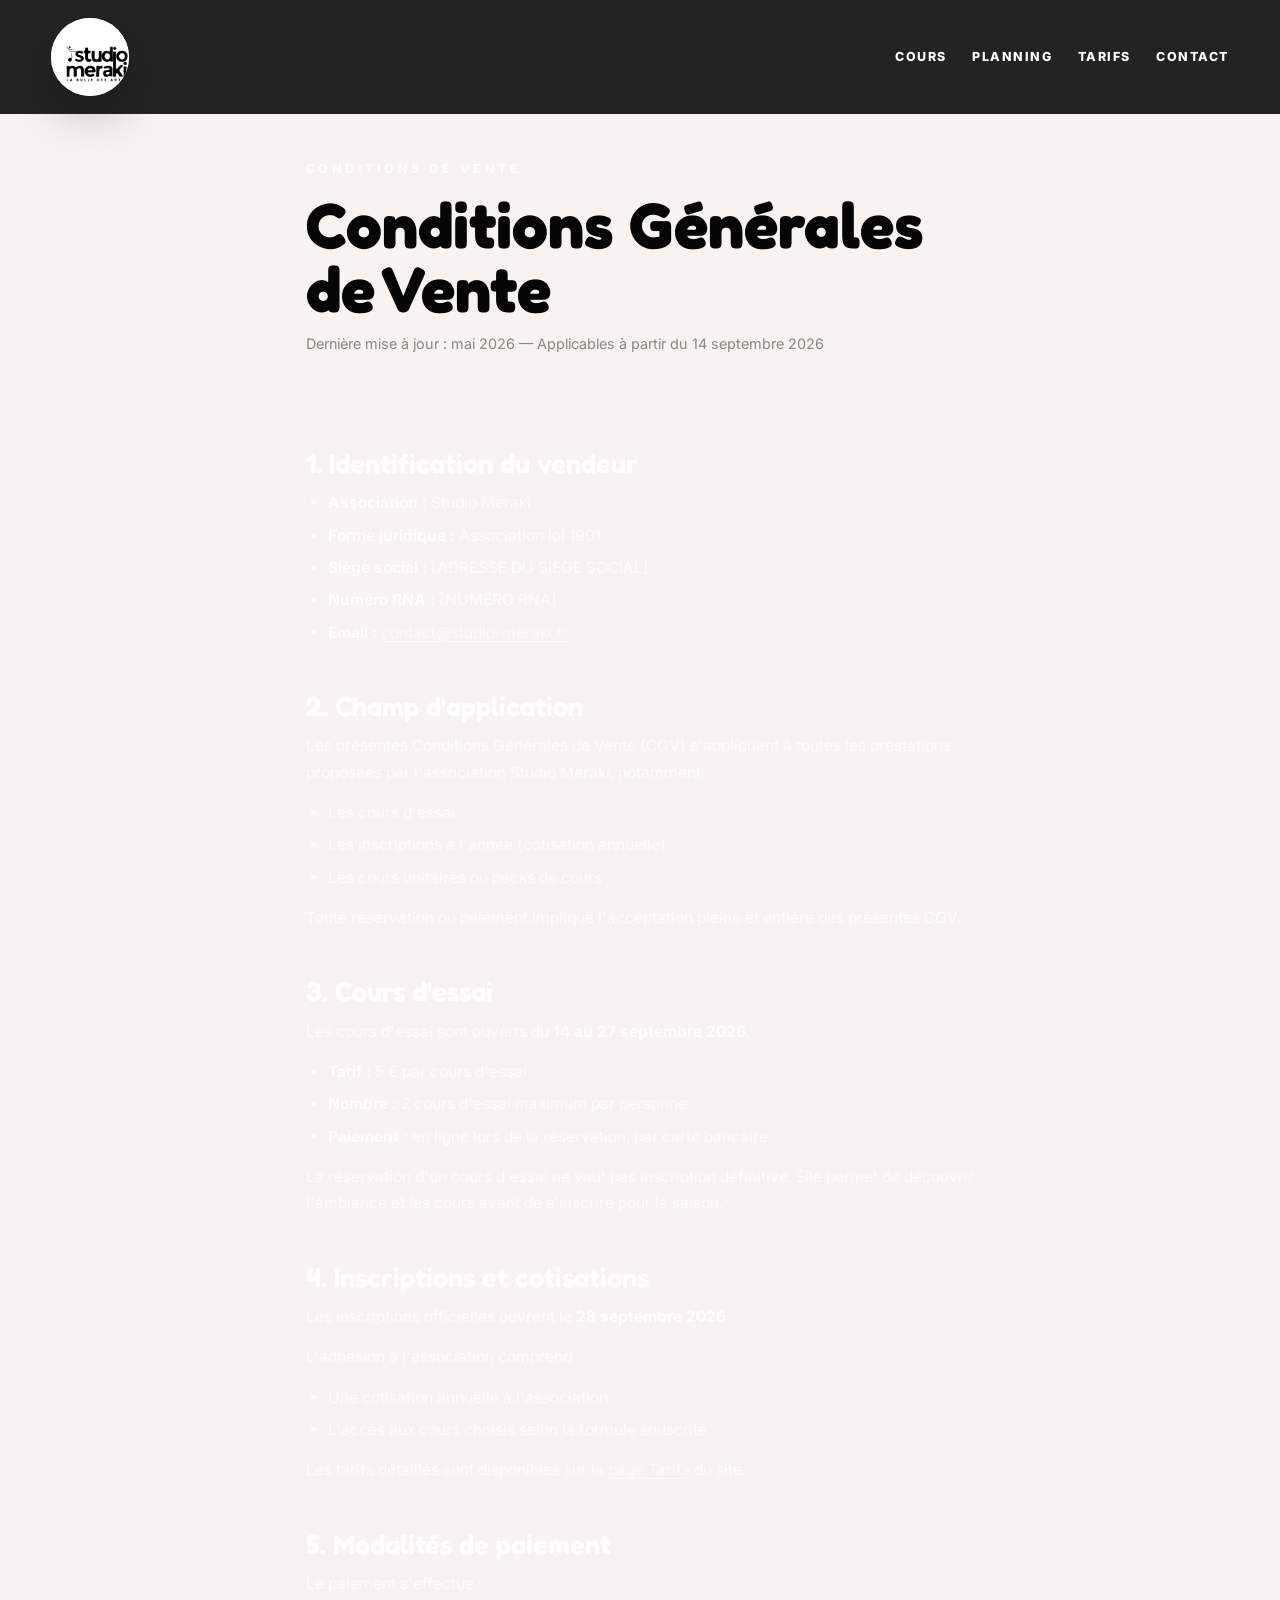
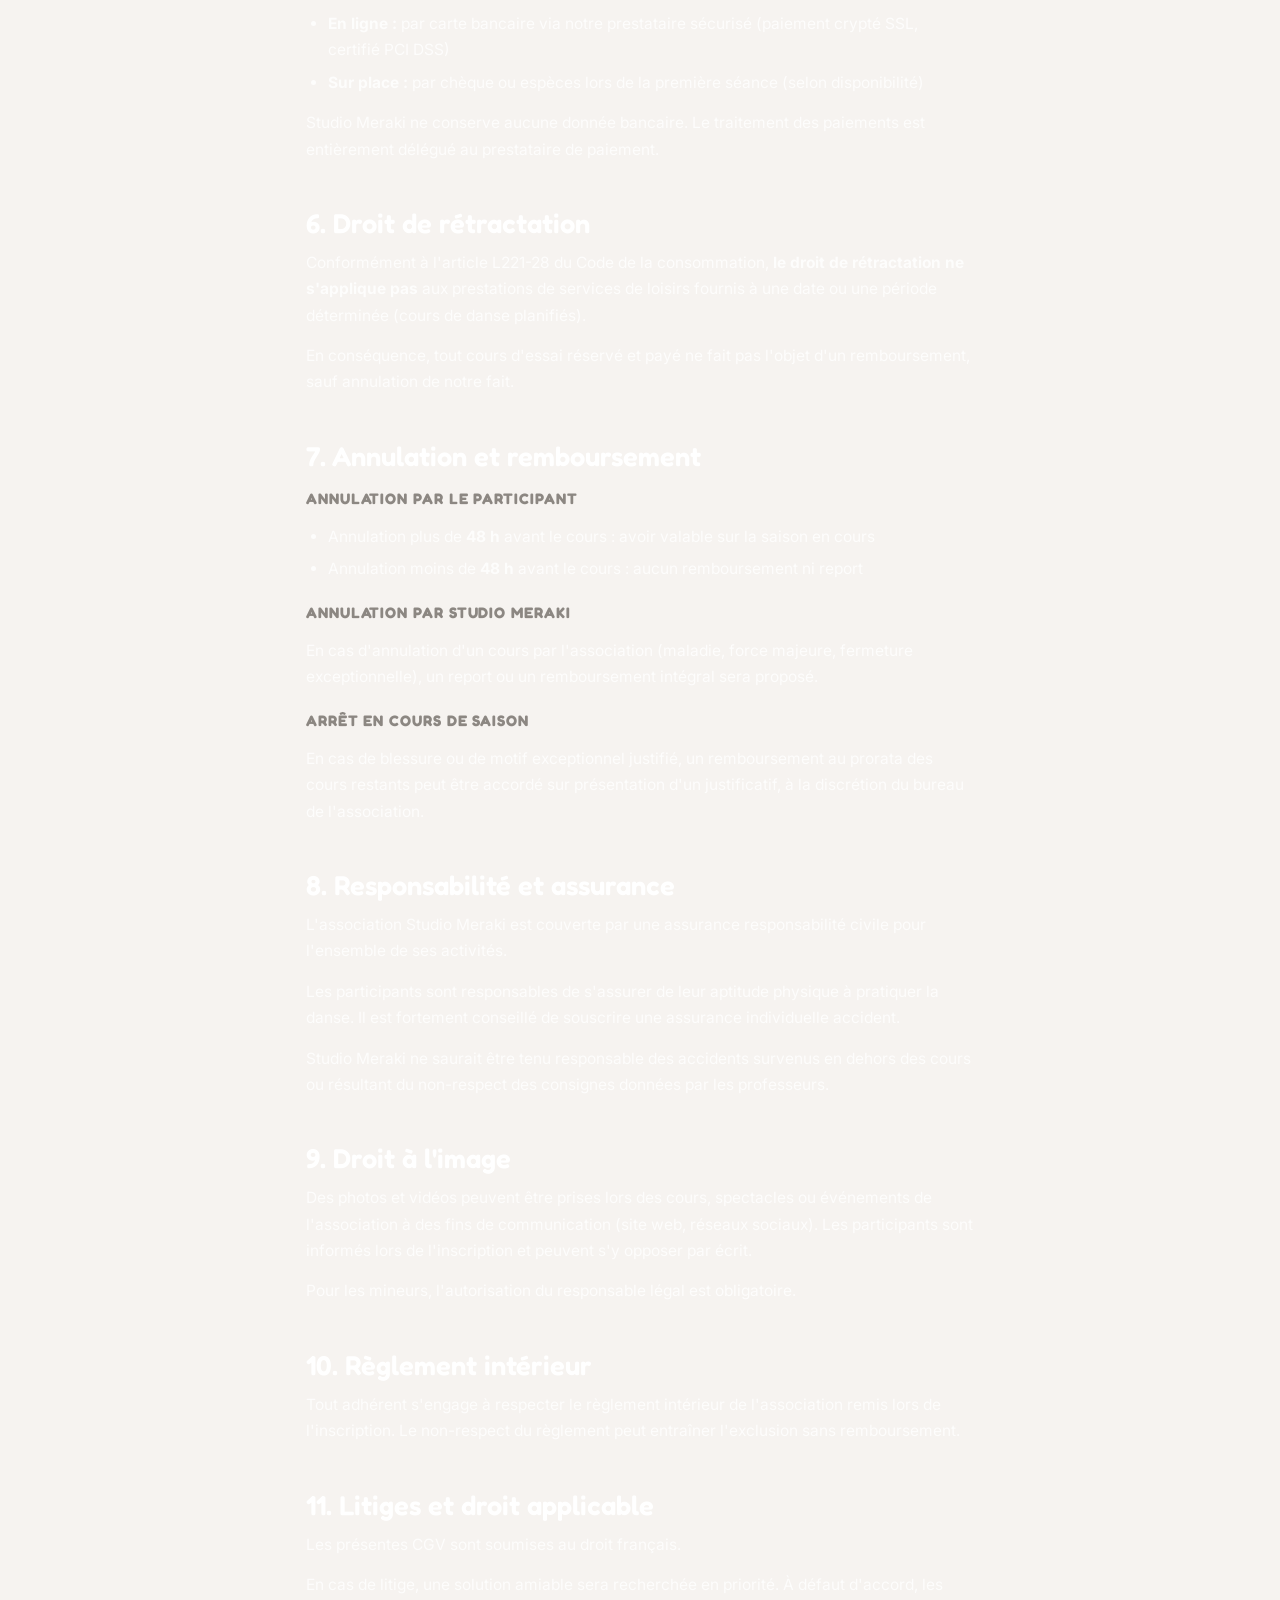
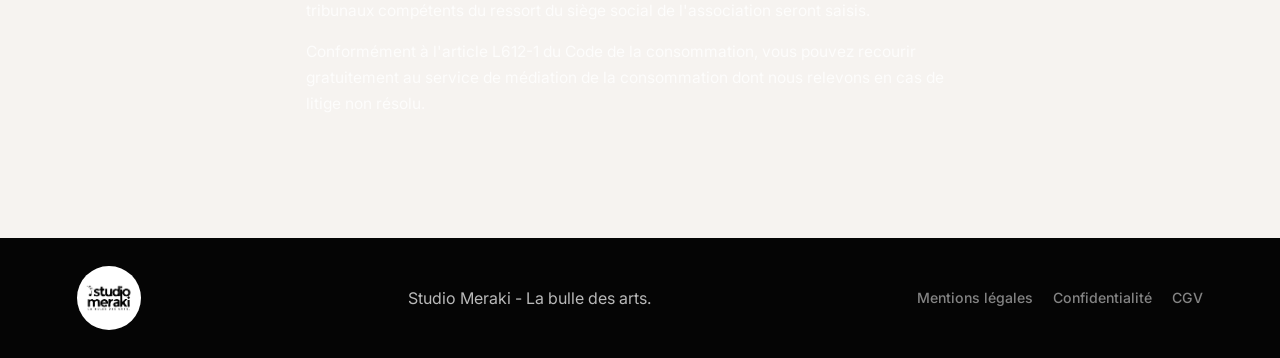
==== cgv.html @ 34d25b2d "Add legal pages (mentions légales, confidentialité, CGV) and update footers" ====
<!doctype html>
<html lang="fr">
  <head>
    <meta charset="utf-8">
    <meta name="viewport" content="width=device-width, initial-scale=1">
    <title>Conditions Générales de Vente - Studio Meraki</title>
    <meta name="description" content="Conditions générales de vente de Studio Meraki - inscriptions, cours d'essai et paiements.">
    <link rel="preconnect" href="https://fonts.googleapis.com">
    <link rel="preconnect" href="https://fonts.gstatic.com" crossorigin>
    <link href="https://fonts.googleapis.com/css2?family=Fredoka:wght@500;600;700&family=Inter:wght@400;500;600;700;800&display=swap" rel="stylesheet">
    <link rel="stylesheet" href="styles.css">
  </head>
  <body class="booking-page">
    <header class="site-header booking-header" data-header>
      <a class="brand" href="index.html#accueil" aria-label="Studio Meraki - accueil">
        <img src="Image Instagram 1080x1080.jpg" alt="Studio Meraki">
      </a>
      <button class="menu-toggle" type="button" aria-expanded="false" aria-controls="navigation" data-menu-toggle>
        <span></span>
        <span></span>
      </button>
      <nav id="navigation" class="nav" data-nav>
        <a href="index.html#cours">Cours</a>
        <a href="index.html#planning">Planning</a>
        <a href="index.html#tarifs">Tarifs</a>
        <a href="index.html#contact">Contact</a>
      </nav>
    </header>

    <main>
      <div class="legal-page">
        <div class="legal-header">
          <p class="eyebrow">Conditions de vente</p>
          <h1>Conditions Générales de Vente</h1>
          <p class="legal-date">Dernière mise à jour : mai 2026 — Applicables à partir du 14 septembre 2026</p>
        </div>

        <div class="legal-content">

          <section class="legal-section">
            <h2>1. Identification du vendeur</h2>
            <ul>
              <li><strong>Association :</strong> Studio Meraki</li>
              <li><strong>Forme juridique :</strong> Association loi 1901</li>
              <li><strong>Siège social :</strong> [ADRESSE DU SIÈGE SOCIAL]</li>
              <li><strong>Numéro RNA :</strong> [NUMÉRO RNA]</li>
              <li><strong>Email :</strong> <a href="mailto:contact@studio-meraki.fr">contact@studio-meraki.fr</a></li>
            </ul>
          </section>

          <section class="legal-section">
            <h2>2. Champ d'application</h2>
            <p>Les présentes Conditions Générales de Vente (CGV) s'appliquent à toutes les prestations proposées par l'association Studio Meraki, notamment :</p>
            <ul>
              <li>Les cours d'essai</li>
              <li>Les inscriptions à l'année (cotisation annuelle)</li>
              <li>Les cours unitaires ou packs de cours</li>
            </ul>
            <p>Toute réservation ou paiement implique l'acceptation pleine et entière des présentes CGV.</p>
          </section>

          <section class="legal-section">
            <h2>3. Cours d'essai</h2>
            <p>Les cours d'essai sont ouverts du <strong>14 au 27 septembre 2026</strong>.</p>
            <ul>
              <li><strong>Tarif :</strong> 5 € par cours d'essai</li>
              <li><strong>Nombre :</strong> 2 cours d'essai maximum par personne</li>
              <li><strong>Paiement :</strong> en ligne lors de la réservation, par carte bancaire</li>
            </ul>
            <p>La réservation d'un cours d'essai ne vaut pas inscription définitive. Elle permet de découvrir l'ambiance et les cours avant de s'inscrire pour la saison.</p>
          </section>

          <section class="legal-section">
            <h2>4. Inscriptions et cotisations</h2>
            <p>Les inscriptions officielles ouvrent le <strong>28 septembre 2026</strong>.</p>
            <p>L'adhésion à l'association comprend :</p>
            <ul>
              <li>Une cotisation annuelle à l'association</li>
              <li>L'accès aux cours choisis selon la formule souscrite</li>
            </ul>
            <p>Les tarifs détaillés sont disponibles sur la <a href="index.html#tarifs">page Tarifs</a> du site.</p>
          </section>

          <section class="legal-section">
            <h2>5. Modalités de paiement</h2>
            <p>Le paiement s'effectue :</p>
            <ul>
              <li><strong>En ligne :</strong> par carte bancaire via notre prestataire sécurisé (paiement crypté SSL, certifié PCI DSS)</li>
              <li><strong>Sur place :</strong> par chèque ou espèces lors de la première séance (selon disponibilité)</li>
            </ul>
            <p>Studio Meraki ne conserve aucune donnée bancaire. Le traitement des paiements est entièrement délégué au prestataire de paiement.</p>
          </section>

          <section class="legal-section">
            <h2>6. Droit de rétractation</h2>
            <p>Conformément à l'article L221-28 du Code de la consommation, <strong>le droit de rétractation ne s'applique pas</strong> aux prestations de services de loisirs fournis à une date ou une période déterminée (cours de danse planifiés).</p>
            <p>En conséquence, tout cours d'essai réservé et payé ne fait pas l'objet d'un remboursement, sauf annulation de notre fait.</p>
          </section>

          <section class="legal-section">
            <h2>7. Annulation et remboursement</h2>
            <h3>Annulation par le participant</h3>
            <ul>
              <li>Annulation plus de <strong>48 h</strong> avant le cours : avoir valable sur la saison en cours</li>
              <li>Annulation moins de <strong>48 h</strong> avant le cours : aucun remboursement ni report</li>
            </ul>
            <h3>Annulation par Studio Meraki</h3>
            <p>En cas d'annulation d'un cours par l'association (maladie, force majeure, fermeture exceptionnelle), un report ou un remboursement intégral sera proposé.</p>
            <h3>Arrêt en cours de saison</h3>
            <p>En cas de blessure ou de motif exceptionnel justifié, un remboursement au prorata des cours restants peut être accordé sur présentation d'un justificatif, à la discrétion du bureau de l'association.</p>
          </section>

          <section class="legal-section">
            <h2>8. Responsabilité et assurance</h2>
            <p>L'association Studio Meraki est couverte par une assurance responsabilité civile pour l'ensemble de ses activités.</p>
            <p>Les participants sont responsables de s'assurer de leur aptitude physique à pratiquer la danse. Il est fortement conseillé de souscrire une assurance individuelle accident.</p>
            <p>Studio Meraki ne saurait être tenu responsable des accidents survenus en dehors des cours ou résultant du non-respect des consignes données par les professeurs.</p>
          </section>

          <section class="legal-section">
            <h2>9. Droit à l'image</h2>
            <p>Des photos et vidéos peuvent être prises lors des cours, spectacles ou événements de l'association à des fins de communication (site web, réseaux sociaux). Les participants sont informés lors de l'inscription et peuvent s'y opposer par écrit.</p>
            <p>Pour les mineurs, l'autorisation du responsable légal est obligatoire.</p>
          </section>

          <section class="legal-section">
            <h2>10. Règlement intérieur</h2>
            <p>Tout adhérent s'engage à respecter le règlement intérieur de l'association remis lors de l'inscription. Le non-respect du règlement peut entraîner l'exclusion sans remboursement.</p>
          </section>

          <section class="legal-section">
            <h2>11. Litiges et droit applicable</h2>
            <p>Les présentes CGV sont soumises au droit français.</p>
            <p>En cas de litige, une solution amiable sera recherchée en priorité. À défaut d'accord, les tribunaux compétents du ressort du siège social de l'association seront saisis.</p>
            <p>Conformément à l'article L612-1 du Code de la consommation, vous pouvez recourir gratuitement au service de médiation de la consommation dont nous relevons en cas de litige non résolu.</p>
          </section>

        </div>
      </div>
    </main>

    <footer class="footer">
      <img src="Image Instagram 1080x1080.jpg" alt="Studio Meraki">
      <p>Studio Meraki - La bulle des arts.</p>
      <nav class="footer-legal">
        <a href="mentions-legales.html">Mentions légales</a>
        <a href="politique-de-confidentialite.html">Confidentialité</a>
        <a href="cgv.html">CGV</a>
      </nav>
    </footer>

    <script src="script.js"></script>
  </body>
</html>
---- styles.css ----
:root {
  --black: #050505;
  --ink: #101010;
  --white: #ffffff;
  --soft: #f6f3f0;
  --muted: #8c8782;
  --line: rgba(255, 255, 255, 0.16);
  --pearl: #f7e7f0;
  --rose: #ff9fbc;
  --lilac: #cbb7ff;
  --mint: #9ee6d4;
  --gold: #f2cf72;
  --sky: #9ed9ff;
}

* {
  box-sizing: border-box;
}

html {
  scroll-behavior: smooth;
}

body {
  margin: 0;
  background: var(--black);
  color: var(--white);
  font-family: "Inter", Arial, sans-serif;
  line-height: 1.5;
}

img,
video {
  max-width: 100%;
}

a {
  color: inherit;
  text-decoration: none;
}

.site-header {
  position: fixed;
  z-index: 20;
  top: 0;
  left: 0;
  right: 0;
  display: flex;
  align-items: center;
  justify-content: space-between;
  gap: 24px;
  padding: 18px clamp(18px, 4vw, 56px);
  background: linear-gradient(180deg, rgba(0, 0, 0, 0.72), rgba(0, 0, 0, 0));
  transition: background 220ms ease, padding 220ms ease;
}

.site-header.is-scrolled {
  padding-block: 10px;
  background: rgba(0, 0, 0, 0.82);
  backdrop-filter: blur(18px);
  border-bottom: 1px solid rgba(255, 255, 255, 0.08);
}

.brand {
  display: inline-grid;
  place-items: center;
  width: 78px;
  height: 78px;
  overflow: hidden;
  background: var(--white);
  border-radius: 50%;
  box-shadow: 0 18px 50px rgba(0, 0, 0, 0.24);
}

.brand img {
  width: 92px;
  max-width: none;
}

.nav {
  display: flex;
  align-items: center;
  gap: clamp(14px, 2vw, 30px);
  font-size: 0.78rem;
  font-weight: 800;
  letter-spacing: 0.12em;
  text-transform: uppercase;
}

.nav a {
  position: relative;
}

.nav a::after {
  position: absolute;
  left: 0;
  right: 0;
  bottom: -8px;
  height: 2px;
  content: "";
  background: var(--white);
  transform: scaleX(0);
  transform-origin: left;
  transition: transform 180ms ease;
}

.nav a:hover::after,
.nav a:focus-visible::after {
  transform: scaleX(1);
}

.menu-toggle {
  display: none;
}

.hero {
  position: relative;
  min-height: 100svh;
  display: grid;
  align-items: end;
  overflow: hidden;
  padding: 170px clamp(20px, 6vw, 84px) 9vh;
}

.hero-video,
.hero-overlay,
.sparkle-field {
  position: absolute;
  inset: 0;
}

.hero-video {
  width: 100%;
  height: 100%;
  object-fit: cover;
}

.hero-overlay {
  background:
    radial-gradient(circle at 72% 22%, rgba(255, 255, 255, 0.22), transparent 21%),
    linear-gradient(90deg, rgba(0, 0, 0, 0.72), rgba(0, 0, 0, 0.34) 52%, rgba(0, 0, 0, 0.5));
}

.sparkle-field {
  opacity: 0.55;
  background-image:
    radial-gradient(circle, rgba(255, 255, 255, 0.95) 0 1px, transparent 2px),
    radial-gradient(circle, rgba(255, 159, 188, 0.75) 0 1px, transparent 2px);
  background-position: 0 0, 34px 52px;
  background-size: 96px 96px, 132px 132px;
  animation: shimmer 9s linear infinite;
}

.hero-content {
  position: relative;
  z-index: 2;
  width: min(780px, 100%);
}

.eyebrow,
.section-kicker {
  margin: 0 0 14px;
  color: rgba(255, 255, 255, 0.78);
  font-size: 0.78rem;
  font-weight: 800;
  letter-spacing: 0.28em;
  text-transform: uppercase;
}

h1,
h2,
h3,
p {
  margin-top: 0;
}

h1,
h2,
h3,
.button {
  font-family: "Fredoka", "Arial Rounded MT Bold", Arial, sans-serif;
}

h1 {
  margin-bottom: 18px;
  font-size: clamp(4rem, 12vw, 11rem);
  line-height: 0.78;
  letter-spacing: 0;
}

h2 {
  margin-bottom: 0;
  font-size: clamp(2.4rem, 6vw, 5.8rem);
  line-height: 0.92;
  letter-spacing: 0;
}

h3 {
  margin-bottom: 12px;
  font-size: 1.72rem;
  line-height: 1;
  letter-spacing: 0;
}

.hero-copy {
  width: min(600px, 100%);
  margin-bottom: 30px;
  color: rgba(255, 255, 255, 0.84);
  font-size: clamp(1.1rem, 2vw, 1.35rem);
}

.opening-note {
  display: grid;
  gap: 4px;
  width: min(620px, 100%);
  margin-bottom: 24px;
  padding: 16px 18px;
  border-left: 4px solid var(--rose);
  background: rgba(0, 0, 0, 0.36);
  backdrop-filter: blur(14px);
}

.opening-note strong {
  font-family: "Fredoka", "Arial Rounded MT Bold", Arial, sans-serif;
  font-size: 1.18rem;
}

.opening-note span {
  color: rgba(255, 255, 255, 0.72);
  font-size: 0.95rem;
}

.hero-actions {
  display: flex;
  flex-wrap: wrap;
  gap: 14px;
}

.button {
  display: inline-flex;
  align-items: center;
  justify-content: center;
  min-height: 48px;
  padding: 14px 22px;
  border: 1px solid transparent;
  border-radius: 999px;
  cursor: pointer;
  font-size: 1rem;
  font-weight: 700;
  transition: transform 180ms ease, background 180ms ease, color 180ms ease;
}

.button:hover,
.button:focus-visible {
  transform: translateY(-2px);
}

.button-light {
  background: var(--white);
  color: var(--black);
}

.button-ghost {
  border-color: rgba(255, 255, 255, 0.5);
  color: var(--white);
}

.button-dark {
  width: 100%;
  background: var(--black);
  color: var(--white);
}

.button-dark:hover,
.button-dark:focus-visible {
  background: #202020;
}

.section {
  padding: clamp(76px, 10vw, 140px) clamp(20px, 6vw, 84px);
}

.story,
.prices,
.location-social {
  background: var(--white);
  color: var(--black);
}

.story .section-kicker,
.prices .section-kicker,
.location-social .section-kicker {
  color: rgba(0, 0, 0, 0.46);
}

.story-grid {
  display: grid;
  grid-template-columns: minmax(0, 1.1fr) minmax(280px, 0.9fr);
  gap: clamp(28px, 6vw, 90px);
  align-items: end;
}

.story-copy {
  color: #34302d;
  font-size: clamp(1rem, 1.7vw, 1.18rem);
}

.story-copy p:last-child,
.location p:last-child {
  margin-bottom: 0;
}

.section-heading {
  display: grid;
  gap: 16px;
  width: min(900px, 100%);
  margin-bottom: clamp(34px, 6vw, 70px);
}

.course-grid,
.course-gallery {
  display: grid;
  grid-template-columns: repeat(3, minmax(0, 1fr));
  gap: 14px;
}

.course-card {
  position: relative;
  display: grid;
  align-items: end;
  min-height: 380px;
  overflow: hidden;
  isolation: isolate;
  border: 1px solid rgba(255, 255, 255, 0.13);
  background: #0c0c0c;
  transition: transform 260ms ease, border-color 260ms ease;
}

.course-card::before,
.course-card::after {
  position: absolute;
  inset: 0;
  content: "";
  z-index: -1;
}

.course-card::before {
  background-image: var(--course-image);
  background-position: center;
  background-size: cover;
  transform: scale(1.03);
  transition: transform 700ms ease, filter 700ms ease;
}

.course-card::after {
  background:
    linear-gradient(180deg, rgba(0, 0, 0, 0.08), rgba(0, 0, 0, 0.38) 38%, rgba(0, 0, 0, 0.88)),
    linear-gradient(90deg, rgba(0, 0, 0, 0.48), transparent 70%);
}

.course-card:hover {
  transform: translateY(-8px);
  border-color: rgba(255, 255, 255, 0.34);
}

.course-card:hover::before {
  filter: grayscale(0.12) contrast(1.08);
  transform: scale(1.12);
}

.course-content {
  display: grid;
  align-content: end;
  min-height: 100%;
  padding: clamp(24px, 3vw, 40px);
}

.course-card span {
  display: inline-block;
  margin-bottom: 16px;
  color: var(--rose);
  font-weight: 900;
}

.course-card h3 {
  max-width: 12ch;
  margin-bottom: 14px;
  font-size: clamp(2rem, 3.4vw, 3.6rem);
}

.course-card p {
  width: min(460px, 100%);
  color: rgba(255, 255, 255, 0.72);
}

.course-card small {
  color: rgba(255, 255, 255, 0.76);
  font-weight: 800;
  letter-spacing: 0.08em;
  text-transform: uppercase;
}

.teachers {
  background: var(--black);
}

.teacher-grid {
  display: grid;
  grid-template-columns: repeat(2, minmax(0, 1fr));
  gap: 16px;
}

.teacher-card {
  display: grid;
  grid-template-columns: minmax(210px, 0.78fr) minmax(0, 1fr);
  min-height: 420px;
  overflow: hidden;
  border: 1px solid rgba(255, 255, 255, 0.14);
  background: rgba(255, 255, 255, 0.06);
  transition: transform 220ms ease, border-color 220ms ease;
}

.teacher-card:hover {
  transform: translateY(-6px);
  border-color: rgba(255, 255, 255, 0.32);
}

.teacher-photo {
  min-height: 100%;
  background-image:
    linear-gradient(180deg, rgba(0, 0, 0, 0.04), rgba(0, 0, 0, 0.36)),
    var(--teacher-image);
  background-position: center;
  background-size: cover;
  filter: grayscale(0.12);
  transition: filter 220ms ease, transform 700ms ease;
}

.teacher-card:hover .teacher-photo {
  filter: grayscale(0);
  transform: scale(1.04);
}

.teacher-info {
  display: grid;
  align-content: end;
  padding: clamp(28px, 4vw, 48px);
  background:
    radial-gradient(circle at 88% 16%, rgba(255, 255, 255, 0.16), transparent 26%),
    linear-gradient(135deg, rgba(255, 255, 255, 0.1), rgba(255, 255, 255, 0.03));
}

.teacher-dot {
  width: 42px;
  height: 42px;
  margin-bottom: 42px;
  border-radius: 50%;
  box-shadow: 0 24px 70px rgba(0, 0, 0, 0.28);
}

.teacher-dot.laura,
.teacher-tag.laura::before {
  background: #ef7786;
}

.teacher-dot.presci,
.teacher-tag.presci::before {
  background: #f6c84f;
}

.teacher-dot.both,
.teacher-tag.both::before {
  background: #6bc24a;
}

.teacher-info p {
  margin-bottom: 10px;
  color: var(--rose);
  font-weight: 900;
  letter-spacing: 0.12em;
  text-transform: uppercase;
}

.teacher-info h3 {
  font-family: "Fredoka", "Arial Rounded MT Bold", Arial, sans-serif;
  font-size: clamp(2rem, 4.5vw, 4rem);
  line-height: 0.9;
}

.teacher-info small {
  max-width: 520px;
  color: rgba(255, 255, 255, 0.82);
  font-size: 1rem;
  font-weight: 700;
}

.opening {
  display: grid;
  grid-template-columns: minmax(0, 1fr) minmax(320px, 0.9fr);
  gap: clamp(30px, 7vw, 90px);
  align-items: stretch;
  background: var(--black);
}

.opening-card {
  display: grid;
  align-content: center;
  padding: clamp(30px, 6vw, 64px);
  border: 1px solid rgba(255, 255, 255, 0.14);
  background:
    radial-gradient(circle at 82% 16%, rgba(255, 255, 255, 0.18), transparent 24%),
    rgba(255, 255, 255, 0.06);
}

.opening-card p:not(.section-kicker) {
  margin: 24px 0 0;
  color: rgba(255, 255, 255, 0.7);
  font-size: 1.08rem;
}

.opening-dates {
  display: grid;
  gap: 12px;
}

.opening-dates div {
  display: grid;
  gap: 4px;
  min-height: 140px;
  padding: 24px;
  background: var(--white);
  color: var(--black);
}

.opening-dates span {
  color: var(--rose);
  font-family: "Fredoka", "Arial Rounded MT Bold", Arial, sans-serif;
  font-size: clamp(2rem, 4vw, 3.5rem);
  font-weight: 700;
  line-height: 0.92;
}

.opening-dates strong {
  font-size: 1rem;
  font-weight: 900;
  text-transform: uppercase;
}

.opening-dates small {
  color: #6b6560;
  font-weight: 700;
}

.schedule-section {
  background:
    linear-gradient(135deg, rgba(255, 159, 188, 0.16), transparent 32%),
    linear-gradient(315deg, rgba(158, 217, 255, 0.14), transparent 36%),
    var(--black);
}

.schedule {
  display: grid;
  grid-template-columns: repeat(6, minmax(150px, 1fr));
  gap: 12px;
  overflow-x: auto;
  padding-bottom: 10px;
}

.day {
  min-width: 158px;
  padding: 16px;
  border: 1px solid rgba(255, 255, 255, 0.14);
  background: rgba(255, 255, 255, 0.06);
  backdrop-filter: blur(16px);
}

.day h3 {
  margin-bottom: 18px;
  font-size: 1.35rem;
}

.class {
  position: relative;
  display: grid;
  gap: 6px;
  min-height: 116px;
  margin-bottom: 12px;
  padding: 16px;
  overflow: hidden;
  color: var(--black);
  animation: floatCard 4.2s ease-in-out infinite;
}

.class::after {
  position: absolute;
  inset: -40%;
  content: "";
  background: linear-gradient(120deg, transparent 35%, rgba(255, 255, 255, 0.5), transparent 65%);
  transform: translateX(-100%) rotate(18deg);
  animation: gleam 5s ease-in-out infinite;
}

.class strong,
.class small,
.class span,
.teacher-tag {
  position: relative;
  z-index: 1;
}

.class strong {
  font-family: "Fredoka", "Arial Rounded MT Bold", Arial, sans-serif;
  font-size: 1.18rem;
  line-height: 1.05;
}

.class span {
  align-self: end;
  font-size: 0.84rem;
  font-weight: 900;
}

.class small {
  font-size: 0.72rem;
  font-weight: 900;
  letter-spacing: 0.06em;
  line-height: 1.2;
  text-transform: uppercase;
}

.teacher-tag {
  display: inline-flex;
  align-items: center;
  gap: 6px;
  width: fit-content;
  margin-top: 2px;
  padding: 6px 8px;
  border-radius: 999px;
  background: rgba(255, 255, 255, 0.82);
  color: var(--black);
  font-size: 0.72rem;
  font-style: normal;
  font-weight: 900;
  line-height: 1;
}

.teacher-tag::before {
  width: 9px;
  height: 9px;
  border-radius: 50%;
  content: "";
}

.jazz {
  background: var(--rose);
}

.street {
  background: var(--lilac);
}

.latino {
  background: var(--gold);
}

.heels {
  background: var(--pearl);
}

.kids {
  background: var(--mint);
}

.musical {
  background: var(--sky);
}

.glam {
  background: #e00000;
  color: var(--white);
}

.loisirs {
  background: #169bd5;
  color: var(--white);
}

.technique {
  background: #435bb6;
  color: var(--white);
}

.compagnie {
  background: #9820ad;
  color: var(--white);
}

.broadway {
  background: #bfd12b;
}

.price-grid {
  display: grid;
  grid-template-columns: repeat(4, minmax(0, 1fr));
  gap: 16px;
}

.price-card {
  display: grid;
  gap: 18px;
  min-height: 270px;
  padding: 28px;
  border: 1px solid rgba(0, 0, 0, 0.12);
  background: #fbfaf8;
}

.price-card.featured {
  background: var(--black);
  color: var(--white);
}

.price-card p {
  margin-bottom: 0;
  color: var(--muted);
  font-weight: 800;
  text-transform: uppercase;
}

.price-card strong {
  align-self: center;
  font-family: "Fredoka", "Arial Rounded MT Bold", Arial, sans-serif;
  font-size: clamp(2.4rem, 5vw, 4.2rem);
  line-height: 0.9;
}

.price-card span {
  align-self: end;
  color: #6b6560;
}

.featured span {
  color: rgba(255, 255, 255, 0.72);
}

.pricing-layout {
  display: grid;
  grid-template-columns: repeat(3, minmax(0, 1fr));
  gap: 16px;
}

.pricing-table {
  display: grid;
  align-content: start;
  min-height: 100%;
  border: 1px solid rgba(0, 0, 0, 0.12);
  background: var(--white);
  color: var(--black);
}

.pricing-title {
  display: grid;
  gap: 8px;
  padding: 28px;
  border-bottom: 1px solid rgba(0, 0, 0, 0.12);
}

.pricing-title p {
  margin: 0;
  color: var(--black);
  font-family: "Fredoka", "Arial Rounded MT Bold", Arial, sans-serif;
  font-size: clamp(2rem, 4vw, 3.2rem);
  font-weight: 700;
  line-height: 0.95;
}

.pricing-title p small {
  font-size: clamp(1rem, 2vw, 1.4rem);
  font-weight: 500;
  opacity: 0.55;
}

.pricing-title span {
  color: rgba(0, 0, 0, 0.5);
  font-weight: 800;
}

.price-row {
  display: grid;
  gap: 8px;
  padding: 22px 28px;
  border-bottom: 1px solid rgba(0, 0, 0, 0.1);
}

.price-row:last-child {
  border-bottom: 0;
}

.price-row strong {
  color: rgba(0, 0, 0, 0.55);
  font-weight: 900;
  text-transform: uppercase;
}

.price-row span {
  color: var(--black);
  font-family: "Fredoka", "Arial Rounded MT Bold", Arial, sans-serif;
  font-size: clamp(2rem, 4vw, 3.1rem);
  font-weight: 700;
  line-height: 0.9;
}

.price-row small {
  color: rgba(0, 0, 0, 0.5);
  font-weight: 800;
}

.pricing-notes {
  display: grid;
  grid-template-columns: repeat(4, minmax(0, 1fr));
  gap: 12px;
  margin-top: 18px;
}

.pricing-notes div {
  display: grid;
  gap: 8px;
  padding: 20px;
  border: 1px solid rgba(0, 0, 0, 0.12);
  background: #f5f0ec;
}

.pricing-notes strong {
  font-family: "Fredoka", "Arial Rounded MT Bold", Arial, sans-serif;
  font-size: 2rem;
  line-height: 1;
}

.pricing-notes span {
  color: #5d5752;
  font-weight: 800;
}

.payment-terms {
  display: grid;
  grid-template-columns: minmax(240px, 0.72fr) minmax(0, 1.28fr);
  gap: clamp(20px, 4vw, 46px);
  margin-top: 22px;
  padding: clamp(24px, 4vw, 42px);
  border: 1px solid rgba(0, 0, 0, 0.12);
  background:
    radial-gradient(circle at 8% 8%, rgba(255, 159, 188, 0.22), transparent 22%),
    #fbfaf8;
  color: var(--black);
}

.payment-heading {
  display: grid;
  align-content: start;
  gap: 14px;
}

.payment-heading .section-kicker {
  color: rgba(0, 0, 0, 0.46);
}

.payment-heading h3 {
  margin: 0;
  font-size: clamp(2rem, 4vw, 3.7rem);
  line-height: 0.92;
}

.payment-grid {
  display: grid;
  grid-template-columns: repeat(2, minmax(0, 1fr));
  gap: 12px;
}

.payment-grid article {
  display: grid;
  gap: 10px;
  min-height: 168px;
  padding: 22px;
  border: 1px solid rgba(0, 0, 0, 0.1);
  background: var(--white);
}

.payment-grid span {
  color: var(--rose);
  font-weight: 900;
}

.payment-grid strong {
  font-family: "Fredoka", "Arial Rounded MT Bold", Arial, sans-serif;
  font-size: 1.55rem;
  line-height: 1;
}

.payment-grid small {
  align-self: end;
  color: #625c57;
  font-weight: 700;
}

.contact {
  background: var(--soft);
  color: var(--black);
}

.contact .section-kicker {
  color: rgba(0, 0, 0, 0.46);
}

.contact-panel {
  display: grid;
  grid-template-columns: minmax(0, 0.8fr) minmax(300px, 0.9fr);
  gap: clamp(32px, 8vw, 110px);
  align-items: start;
}

form {
  display: grid;
  gap: 18px;
}

label {
  display: grid;
  gap: 8px;
  color: #504b47;
  font-weight: 800;
}

input,
textarea,
select {
  width: 100%;
  border: 1px solid rgba(0, 0, 0, 0.16);
  border-radius: 0;
  padding: 16px;
  background: var(--white);
  color: var(--black);
  font: inherit;
}

select {
  appearance: none;
  background-image: linear-gradient(45deg, transparent 50%, var(--black) 50%), linear-gradient(135deg, var(--black) 50%, transparent 50%);
  background-position: calc(100% - 20px) 50%, calc(100% - 14px) 50%;
  background-size: 6px 6px, 6px 6px;
  background-repeat: no-repeat;
}

textarea {
  resize: vertical;
}

.location-social {
  display: grid;
  grid-template-columns: minmax(0, 1fr) minmax(0, 1fr);
  gap: 1px;
  padding: 0;
  background: #d8d2cb;
}

.location,
.social {
  min-height: 420px;
  padding: clamp(44px, 8vw, 92px);
  background: var(--white);
}

.social-links {
  display: flex;
  flex-wrap: wrap;
  gap: 12px;
  margin-top: 34px;
}

.social-links a {
  display: inline-flex;
  padding: 12px 16px;
  border: 1px solid var(--black);
  border-radius: 999px;
  font-weight: 900;
}

.footer {
  display: flex;
  align-items: center;
  justify-content: space-between;
  gap: 20px;
  padding: 28px clamp(20px, 6vw, 84px);
  background: var(--black);
  color: rgba(255, 255, 255, 0.72);
}

.footer img {
  width: 64px;
  height: 64px;
  object-fit: cover;
  border-radius: 50%;
  background: var(--white);
}

.footer p {
  margin-bottom: 0;
}

.footer a {
  font-weight: 900;
}

.footer-legal {
  display: flex;
  flex-wrap: wrap;
  align-items: center;
  gap: 6px 20px;
  font-size: 0.88rem;
}

.footer-legal a {
  font-weight: 500;
  opacity: 0.7;
  transition: opacity 180ms ease;
}

.footer-legal a:hover {
  opacity: 1;
}

/* ── Pages légales ───────────────────────────────────────────── */

.legal-page {
  max-width: 780px;
  margin: 0 auto;
  padding: clamp(100px, 14vw, 160px) clamp(20px, 6vw, 56px) clamp(60px, 10vw, 120px);
}

.legal-header {
  margin-bottom: 56px;
  padding-bottom: 40px;
  border-bottom: 1px solid rgba(255, 255, 255, 0.12);
}

.legal-header h1 {
  margin: 8px 0 0;
  font-family: "Fredoka", "Arial Rounded MT Bold", Arial, sans-serif;
  font-size: clamp(2.4rem, 6vw, 4rem);
  font-weight: 700;
  line-height: 1;
}

.legal-date {
  margin: 12px 0 0;
  color: var(--muted);
  font-size: 0.9rem;
}

.legal-content {
  display: grid;
  gap: 48px;
}

.legal-section {
  display: grid;
  gap: 14px;
}

.legal-section h2 {
  margin: 0;
  font-family: "Fredoka", "Arial Rounded MT Bold", Arial, sans-serif;
  font-size: clamp(1.3rem, 3vw, 1.7rem);
  font-weight: 600;
  color: var(--white);
}

.legal-section h3 {
  margin: 8px 0 4px;
  font-size: 0.95rem;
  font-weight: 700;
  text-transform: uppercase;
  letter-spacing: 0.06em;
  color: var(--muted);
}

.legal-section p,
.legal-section li {
  margin: 0;
  color: rgba(255, 255, 255, 0.78);
  font-size: 0.97rem;
  line-height: 1.7;
}

.legal-section ul {
  margin: 0;
  padding-left: 1.4em;
  display: grid;
  gap: 6px;
}

.legal-section a {
  text-decoration: underline;
  text-underline-offset: 3px;
  opacity: 0.85;
}

.legal-section a:hover {
  opacity: 1;
}

.legal-table {
  width: 100%;
  border-collapse: collapse;
  font-size: 0.94rem;
}

.legal-table th,
.legal-table td {
  padding: 12px 16px;
  text-align: left;
  border-bottom: 1px solid rgba(255, 255, 255, 0.1);
  color: rgba(255, 255, 255, 0.78);
}

.legal-table th {
  font-weight: 700;
  color: var(--white);
  background: rgba(255, 255, 255, 0.06);
}

.booking-cta {
  display: grid;
  grid-template-columns: minmax(0, 1fr) minmax(320px, 0.86fr);
  gap: clamp(32px, 8vw, 110px);
  align-items: center;
  background:
    radial-gradient(circle at 12% 18%, rgba(255, 255, 255, 0.18), transparent 24%),
    linear-gradient(135deg, rgba(255, 159, 188, 0.22), transparent 38%),
    var(--black);
}

.booking-copy p:not(.section-kicker) {
  width: min(620px, 100%);
  margin: 24px 0 32px;
  color: rgba(255, 255, 255, 0.72);
  font-size: 1.08rem;
}

.booking-steps {
  display: grid;
  gap: 12px;
}

.booking-steps div {
  display: grid;
  grid-template-columns: auto 1fr;
  gap: 5px 18px;
  padding: 22px;
  border: 1px solid rgba(255, 255, 255, 0.14);
  background: rgba(255, 255, 255, 0.07);
}

.booking-steps span {
  grid-row: span 2;
  color: var(--rose);
  font-weight: 900;
}

.booking-steps strong {
  font-family: "Fredoka", "Arial Rounded MT Bold", Arial, sans-serif;
  font-size: 1.5rem;
  line-height: 1;
}

.booking-steps small {
  color: rgba(255, 255, 255, 0.62);
  font-weight: 700;
}

.booking-page {
  background: var(--soft);
  color: var(--black);
}

.booking-header {
  background: rgba(0, 0, 0, 0.86);
  backdrop-filter: blur(18px);
}

.booking-header .nav,
.booking-header .nav a {
  color: var(--white);
}

.booking-header .nav a::after {
  background: var(--white);
}

.reservation-hero {
  display: grid;
  grid-template-columns: minmax(0, 0.8fr) minmax(320px, 1fr);
  gap: clamp(34px, 7vw, 96px);
  min-height: 100svh;
  padding: 160px clamp(20px, 6vw, 84px) clamp(76px, 10vw, 120px);
  background:
    radial-gradient(circle at 12% 14%, rgba(255, 159, 188, 0.34), transparent 25%),
    radial-gradient(circle at 84% 12%, rgba(158, 217, 255, 0.24), transparent 22%),
    var(--soft);
}

.reservation-intro {
  position: sticky;
  top: 150px;
  align-self: start;
}

.reservation-intro .eyebrow {
  color: rgba(0, 0, 0, 0.5);
}

.reservation-intro h1 {
  margin-bottom: 28px;
  color: var(--black);
  font-size: clamp(3.4rem, 8vw, 7.6rem);
}

.reservation-intro p {
  color: #4b4540;
  font-size: 1.12rem;
}

.reservation-facts {
  display: grid;
  grid-template-columns: repeat(3, minmax(0, 1fr));
  gap: 10px;
  margin-top: 28px;
}

.reservation-facts div {
  display: grid;
  gap: 6px;
  padding: 16px;
  border: 1px solid rgba(0, 0, 0, 0.12);
  background: rgba(255, 255, 255, 0.62);
}

.reservation-facts strong {
  font-family: "Fredoka", "Arial Rounded MT Bold", Arial, sans-serif;
  font-size: 1.65rem;
  line-height: 0.95;
}

.reservation-facts span {
  color: #6b6560;
  font-size: 0.86rem;
  font-weight: 800;
}

.reservation-form {
  display: grid;
  gap: 18px;
  padding: clamp(22px, 4vw, 42px);
  background: rgba(255, 255, 255, 0.82);
  border: 1px solid rgba(0, 0, 0, 0.1);
  box-shadow: 0 24px 90px rgba(0, 0, 0, 0.08);
}

.form-section {
  display: grid;
  gap: 18px;
  padding-bottom: 24px;
  border-bottom: 1px solid rgba(0, 0, 0, 0.1);
}

.form-section h2 {
  font-size: clamp(1.9rem, 4vw, 3.2rem);
}

.form-grid {
  display: grid;
  grid-template-columns: repeat(2, minmax(0, 1fr));
  gap: 16px;
}

.segmented-control {
  display: grid;
  grid-template-columns: repeat(3, minmax(0, 1fr));
  gap: 8px;
}

.segmented-control label {
  display: block;
}

.segmented-control input {
  position: absolute;
  opacity: 0;
  pointer-events: none;
}

.segmented-control span {
  display: grid;
  min-height: 48px;
  place-items: center;
  border: 1px solid rgba(0, 0, 0, 0.16);
  background: #f8f5f2;
  color: var(--black);
  font-family: "Fredoka", "Arial Rounded MT Bold", Arial, sans-serif;
  font-weight: 700;
  cursor: pointer;
  transition: background 160ms ease, color 160ms ease, border-color 160ms ease;
}

.segmented-control input:checked + span {
  border-color: var(--black);
  background: var(--black);
  color: var(--white);
}

.guardian-field.is-hidden {
  display: none;
}

.consent {
  display: flex;
  grid-template-columns: auto 1fr;
  align-items: flex-start;
  gap: 10px;
  color: #504b47;
  font-weight: 700;
}

.consent input {
  width: auto;
  margin-top: 4px;
}

.form-confirmation {
  min-height: 24px;
  margin: 0;
  color: #2f6b51;
  font-weight: 800;
}

.reveal {
  opacity: 0;
  transform: translateY(24px);
  transition: opacity 700ms ease, transform 700ms ease;
}

.reveal.is-visible {
  opacity: 1;
  transform: translateY(0);
}

@keyframes shimmer {
  to {
    background-position: 96px 192px, -98px 264px;
  }
}

@keyframes floatCard {
  0%,
  100% {
    transform: translateY(0);
  }

  50% {
    transform: translateY(-5px);
  }
}

@keyframes gleam {
  0%,
  58% {
    transform: translateX(-120%) rotate(18deg);
  }

  100% {
    transform: translateX(120%) rotate(18deg);
  }
}

@media (max-width: 1050px) {
  .course-grid,
  .price-grid,
  .pricing-layout,
  .pricing-notes {
    grid-template-columns: repeat(2, minmax(0, 1fr));
  }

  .booking-cta,
  .reservation-hero,
  .opening,
  .payment-terms {
    grid-template-columns: 1fr;
  }

  .reservation-intro {
    position: static;
  }

  .schedule {
    grid-template-columns: repeat(6, 220px);
  }
}

@media (max-width: 900px) {
  .site-header {
    padding: 12px 18px;
  }

  .brand {
    width: 62px;
    height: 62px;
  }

  .brand img {
    width: 76px;
  }

  .menu-toggle {
    position: relative;
    z-index: 22;
    display: grid;
    place-items: center;
    gap: 6px;
    width: 46px;
    height: 46px;
    border: 1px solid rgba(255, 255, 255, 0.2);
    border-radius: 50%;
    background: rgba(0, 0, 0, 0.42);
  }

  .menu-toggle span {
    width: 18px;
    height: 2px;
    background: var(--white);
  }

  .nav {
    position: fixed;
    inset: 0;
    display: grid;
    place-content: center;
    gap: 24px;
    background: rgba(0, 0, 0, 0.94);
    font-size: 1rem;
    opacity: 0;
    pointer-events: none;
    transform: translateY(-12px);
    transition: opacity 200ms ease, transform 200ms ease;
  }

  .nav.is-open {
    opacity: 1;
    pointer-events: auto;
    transform: translateY(0);
  }

  .hero {
    min-height: 92svh;
    padding-inline: 20px;
    padding-bottom: 8vh;
  }

  h1 {
    font-size: clamp(3.6rem, 18vw, 5.8rem);
    line-height: 0.84;
  }

  h2 {
    font-size: clamp(2.25rem, 12vw, 3.7rem);
    line-height: 0.94;
  }

  .hero-actions,
  .hero-actions .button,
  .booking-copy .button {
    width: 100%;
  }

  .story-grid,
  .contact-panel,
  .location-social,
  .form-grid,
  .payment-grid {
    grid-template-columns: 1fr;
  }

  .course-grid,
  .price-grid,
  .pricing-layout,
  .pricing-notes,
  .teacher-grid,
  .reservation-facts {
    grid-template-columns: 1fr;
  }

  .course-card {
    min-height: 420px;
  }

  .course-card h3 {
    font-size: clamp(2.7rem, 14vw, 4.2rem);
  }

  .teacher-card {
    grid-template-columns: 1fr;
    min-height: 260px;
  }

  .teacher-photo {
    min-height: 340px;
  }

  .footer {
    flex-direction: column;
    text-align: center;
  }

  .segmented-control {
    grid-template-columns: 1fr;
  }
}

@media (max-width: 480px) {
  .section,
  .opening,
  .booking-cta {
    padding-inline: 16px;
  }

  .reservation-hero {
    padding: 128px 16px 70px;
  }

  .reservation-form,
  .opening-card,
  .payment-terms {
    padding: 20px;
  }

  .teacher-photo {
    min-height: 300px;
  }

  .pricing-title,
  .price-row {
    padding-inline: 20px;
  }

  .schedule {
    grid-template-columns: repeat(6, 82vw);
  }

  .class {
    min-height: 104px;
  }
}
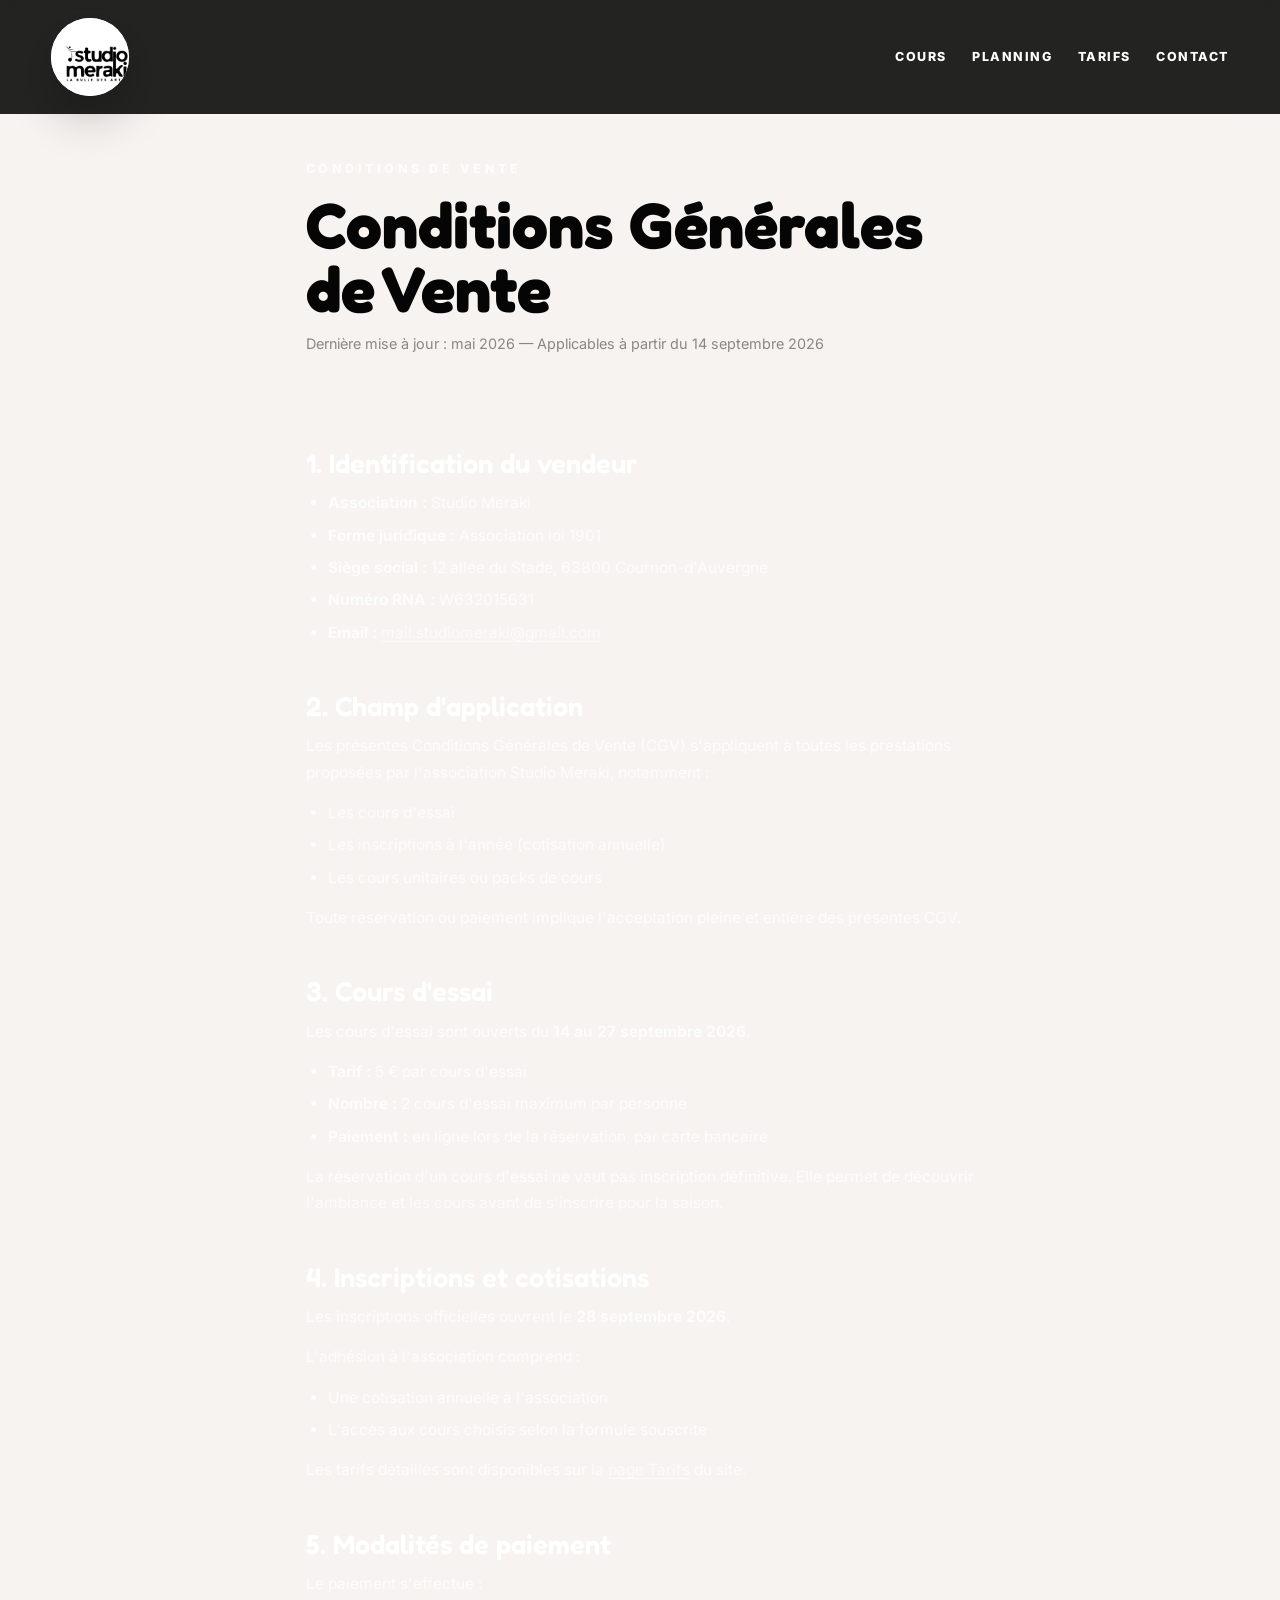
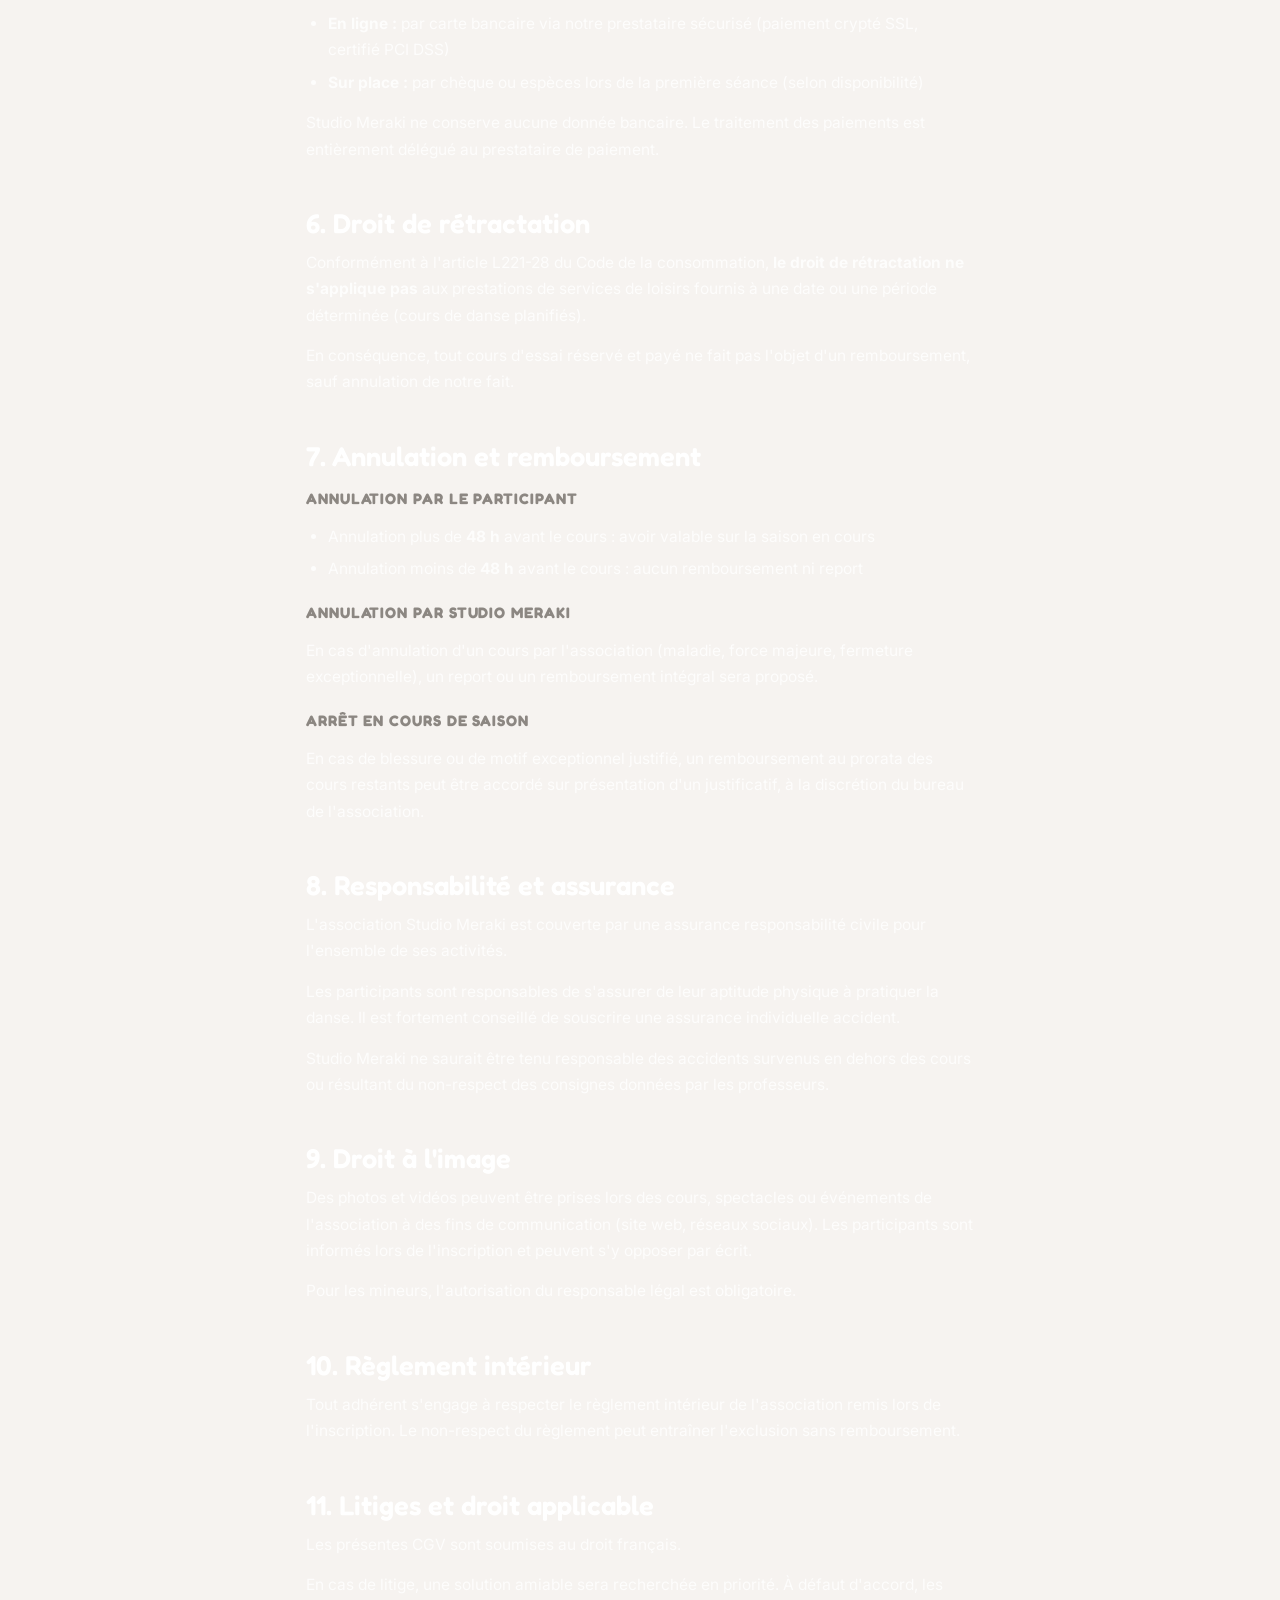
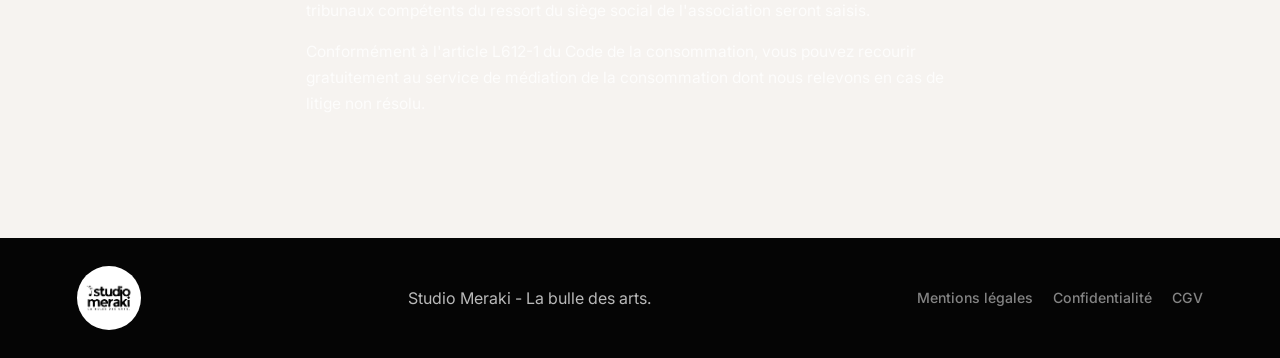
==== commit 9de6615e: "Fill in legal information for all legal pages" ====
--- a/cgv.html
+++ b/cgv.html
@@ -42,9 +42,9 @@
             <ul>
               <li><strong>Association :</strong> Studio Meraki</li>
               <li><strong>Forme juridique :</strong> Association loi 1901</li>
-              <li><strong>Siège social :</strong> [ADRESSE DU SIÈGE SOCIAL]</li>
-              <li><strong>Numéro RNA :</strong> [NUMÉRO RNA]</li>
-              <li><strong>Email :</strong> <a href="mailto:contact@studio-meraki.fr">contact@studio-meraki.fr</a></li>
+              <li><strong>Siège social :</strong> 12 allée du Stade, 63800 Cournon-d'Auvergne</li>
+              <li><strong>Numéro RNA :</strong> W632015631</li>
+              <li><strong>Email :</strong> <a href="mailto:mail.studiomeraki@gmail.com">mail.studiomeraki@gmail.com</a></li>
             </ul>
           </section>
 
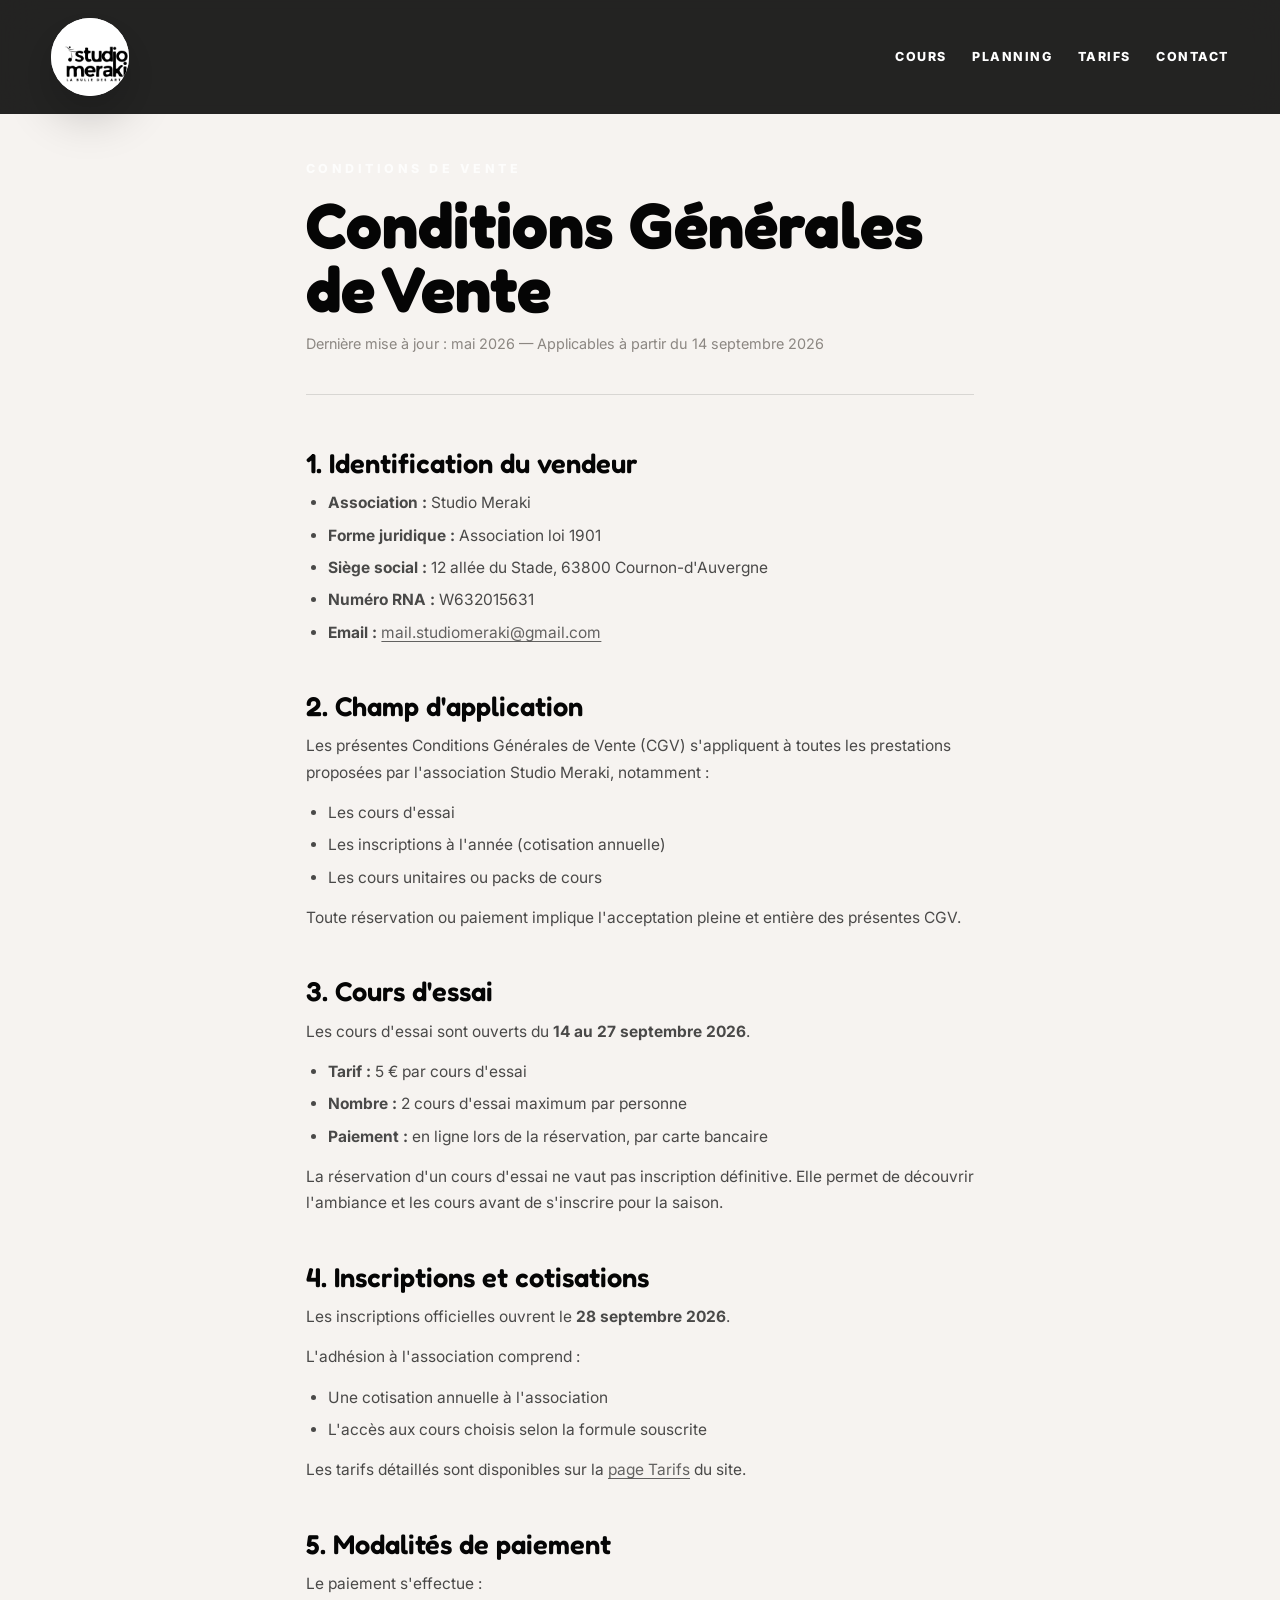
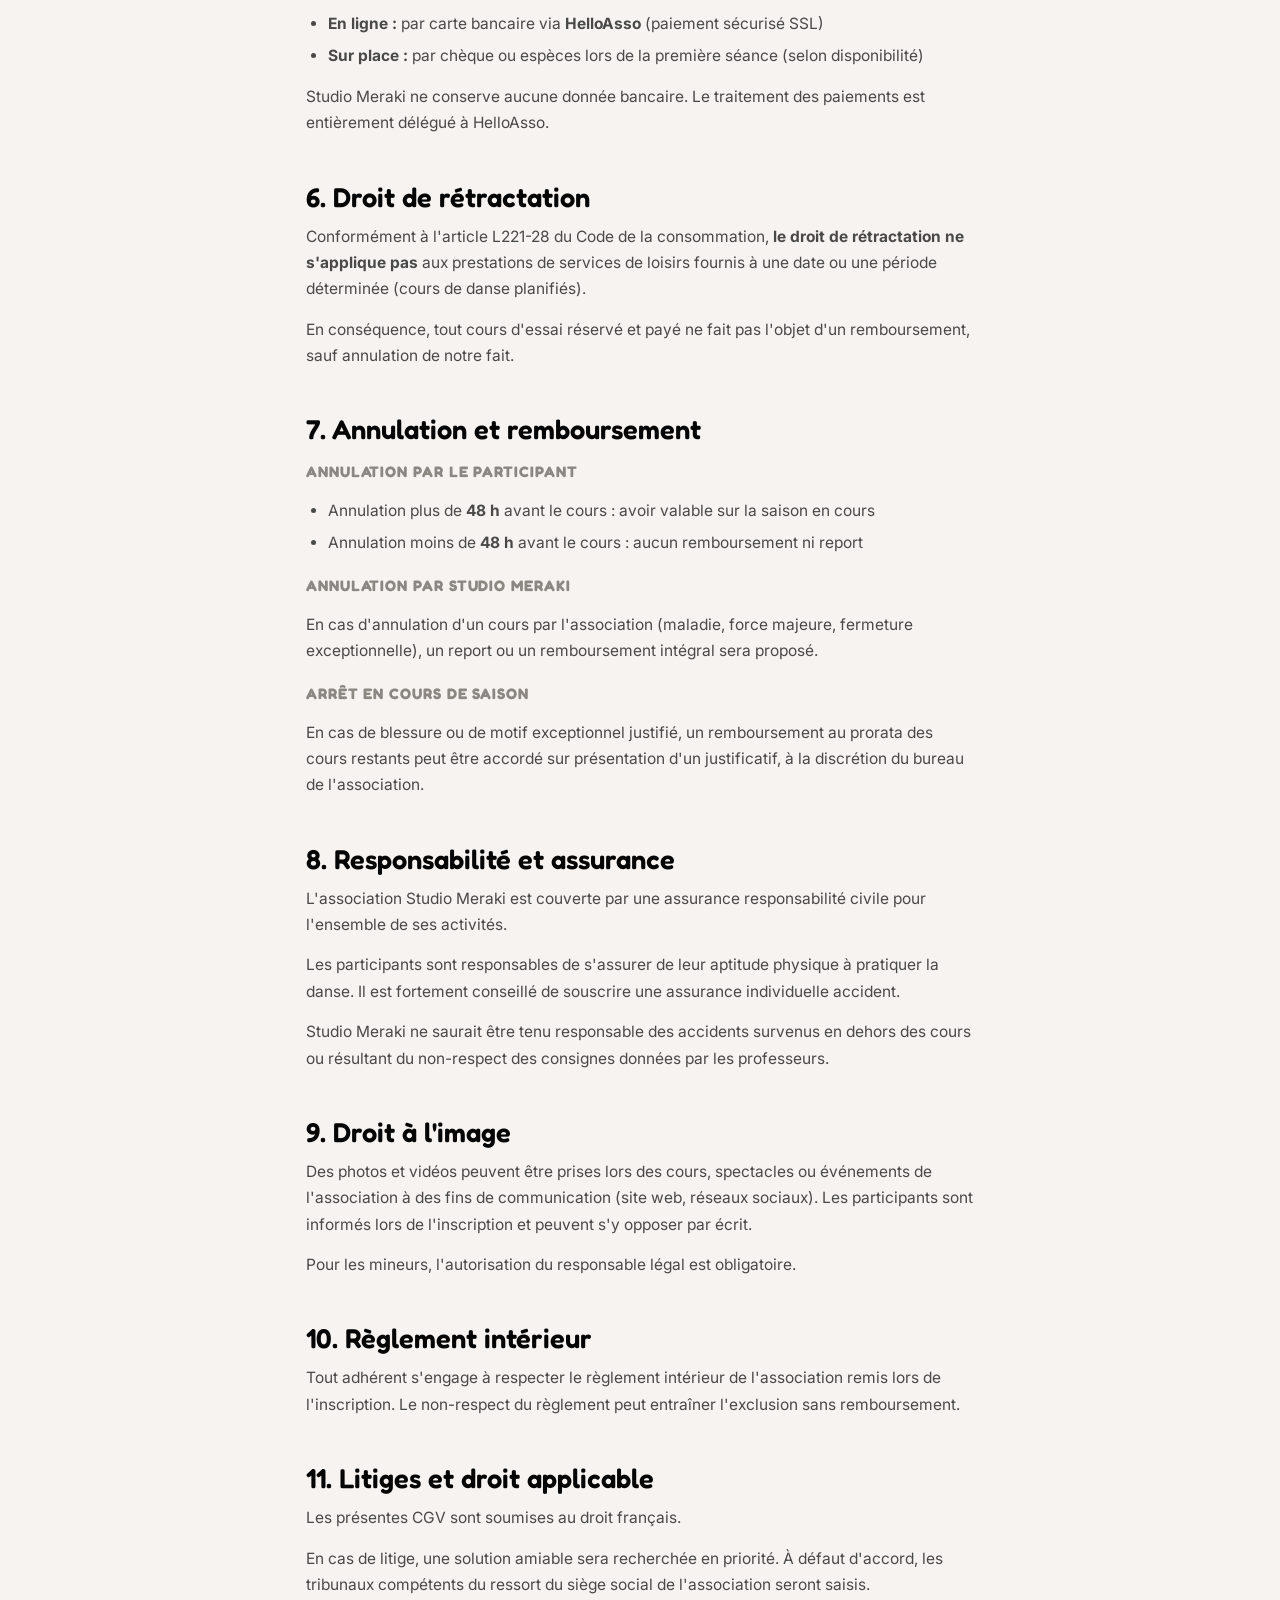
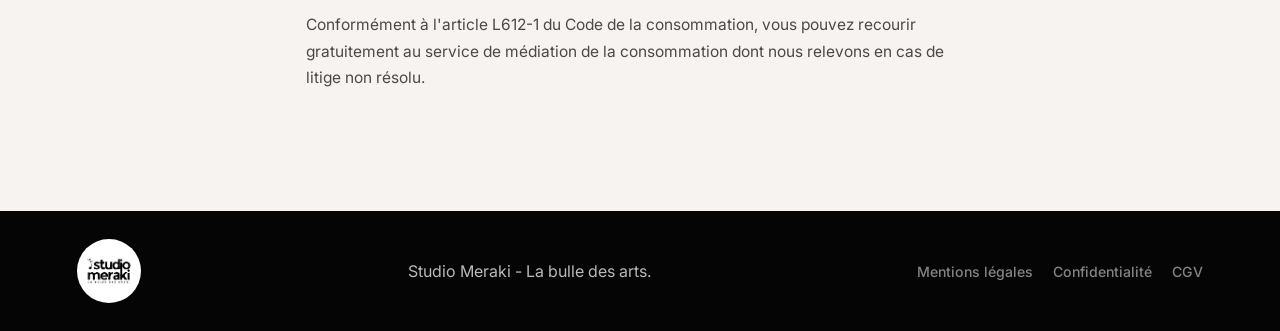
==== commit 4ea6ee38: "Replace Stripe with HelloAsso as payment provider" ====
--- a/cgv.html
+++ b/cgv.html
@@ -85,10 +85,10 @@
             <h2>5. Modalités de paiement</h2>
             <p>Le paiement s'effectue :</p>
             <ul>
-              <li><strong>En ligne :</strong> par carte bancaire via notre prestataire sécurisé (paiement crypté SSL, certifié PCI DSS)</li>
+              <li><strong>En ligne :</strong> par carte bancaire via <strong>HelloAsso</strong> (paiement sécurisé SSL)</li>
               <li><strong>Sur place :</strong> par chèque ou espèces lors de la première séance (selon disponibilité)</li>
             </ul>
-            <p>Studio Meraki ne conserve aucune donnée bancaire. Le traitement des paiements est entièrement délégué au prestataire de paiement.</p>
+            <p>Studio Meraki ne conserve aucune donnée bancaire. Le traitement des paiements est entièrement délégué à HelloAsso.</p>
           </section>
 
           <section class="legal-section">
--- a/styles.css
+++ b/styles.css
@@ -1038,7 +1038,7 @@
 .legal-header {
   margin-bottom: 56px;
   padding-bottom: 40px;
-  border-bottom: 1px solid rgba(255, 255, 255, 0.12);
+  border-bottom: 1px solid rgba(0, 0, 0, 0.12);
 }
 
 .legal-header h1 {
@@ -1047,6 +1047,7 @@
   font-size: clamp(2.4rem, 6vw, 4rem);
   font-weight: 700;
   line-height: 1;
+  color: var(--black);
 }
 
 .legal-date {
@@ -1070,7 +1071,7 @@
   font-family: "Fredoka", "Arial Rounded MT Bold", Arial, sans-serif;
   font-size: clamp(1.3rem, 3vw, 1.7rem);
   font-weight: 600;
-  color: var(--white);
+  color: var(--black);
 }
 
 .legal-section h3 {
@@ -1085,7 +1086,7 @@
 .legal-section p,
 .legal-section li {
   margin: 0;
-  color: rgba(255, 255, 255, 0.78);
+  color: rgba(0, 0, 0, 0.7);
   font-size: 0.97rem;
   line-height: 1.7;
 }
@@ -1117,14 +1118,14 @@
 .legal-table td {
   padding: 12px 16px;
   text-align: left;
-  border-bottom: 1px solid rgba(255, 255, 255, 0.1);
-  color: rgba(255, 255, 255, 0.78);
+  border-bottom: 1px solid rgba(0, 0, 0, 0.1);
+  color: rgba(0, 0, 0, 0.7);
 }
 
 .legal-table th {
   font-weight: 700;
-  color: var(--white);
-  background: rgba(255, 255, 255, 0.06);
+  color: var(--black);
+  background: rgba(0, 0, 0, 0.04);
 }
 
 .booking-cta {
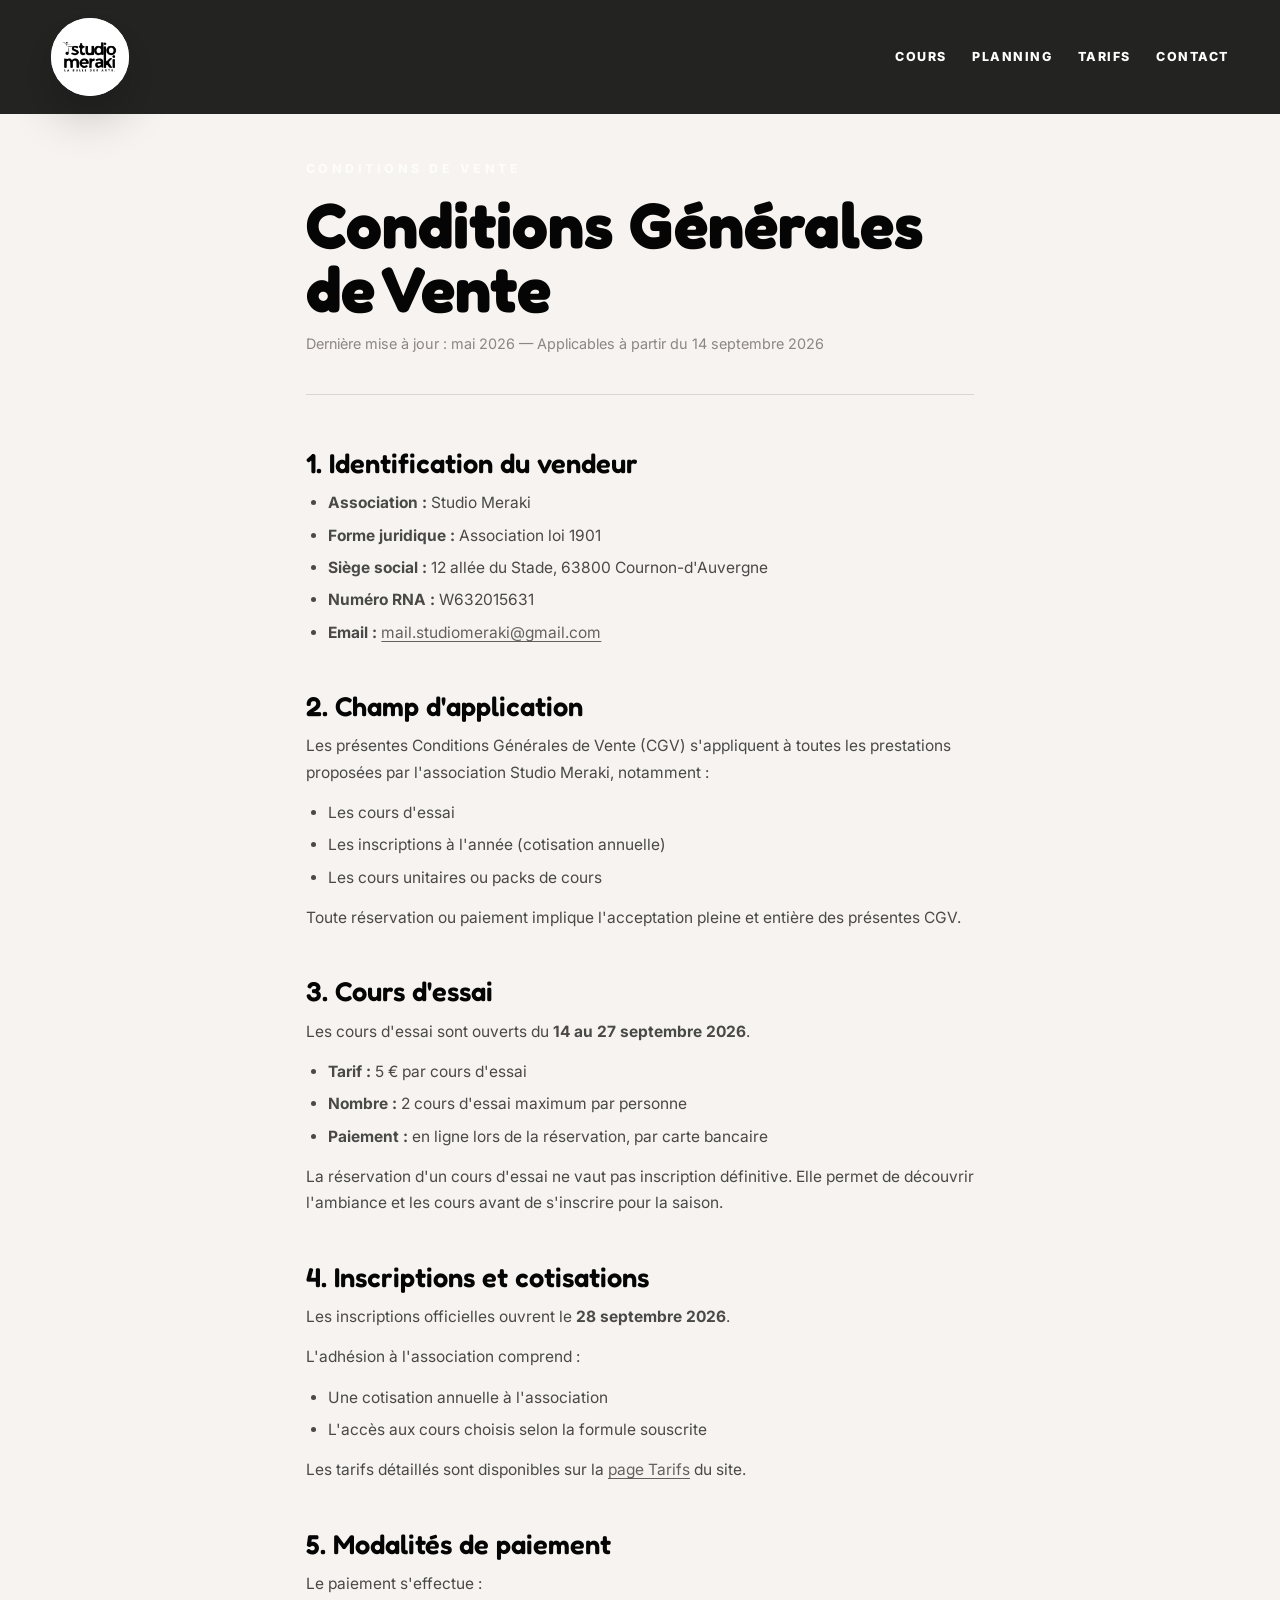
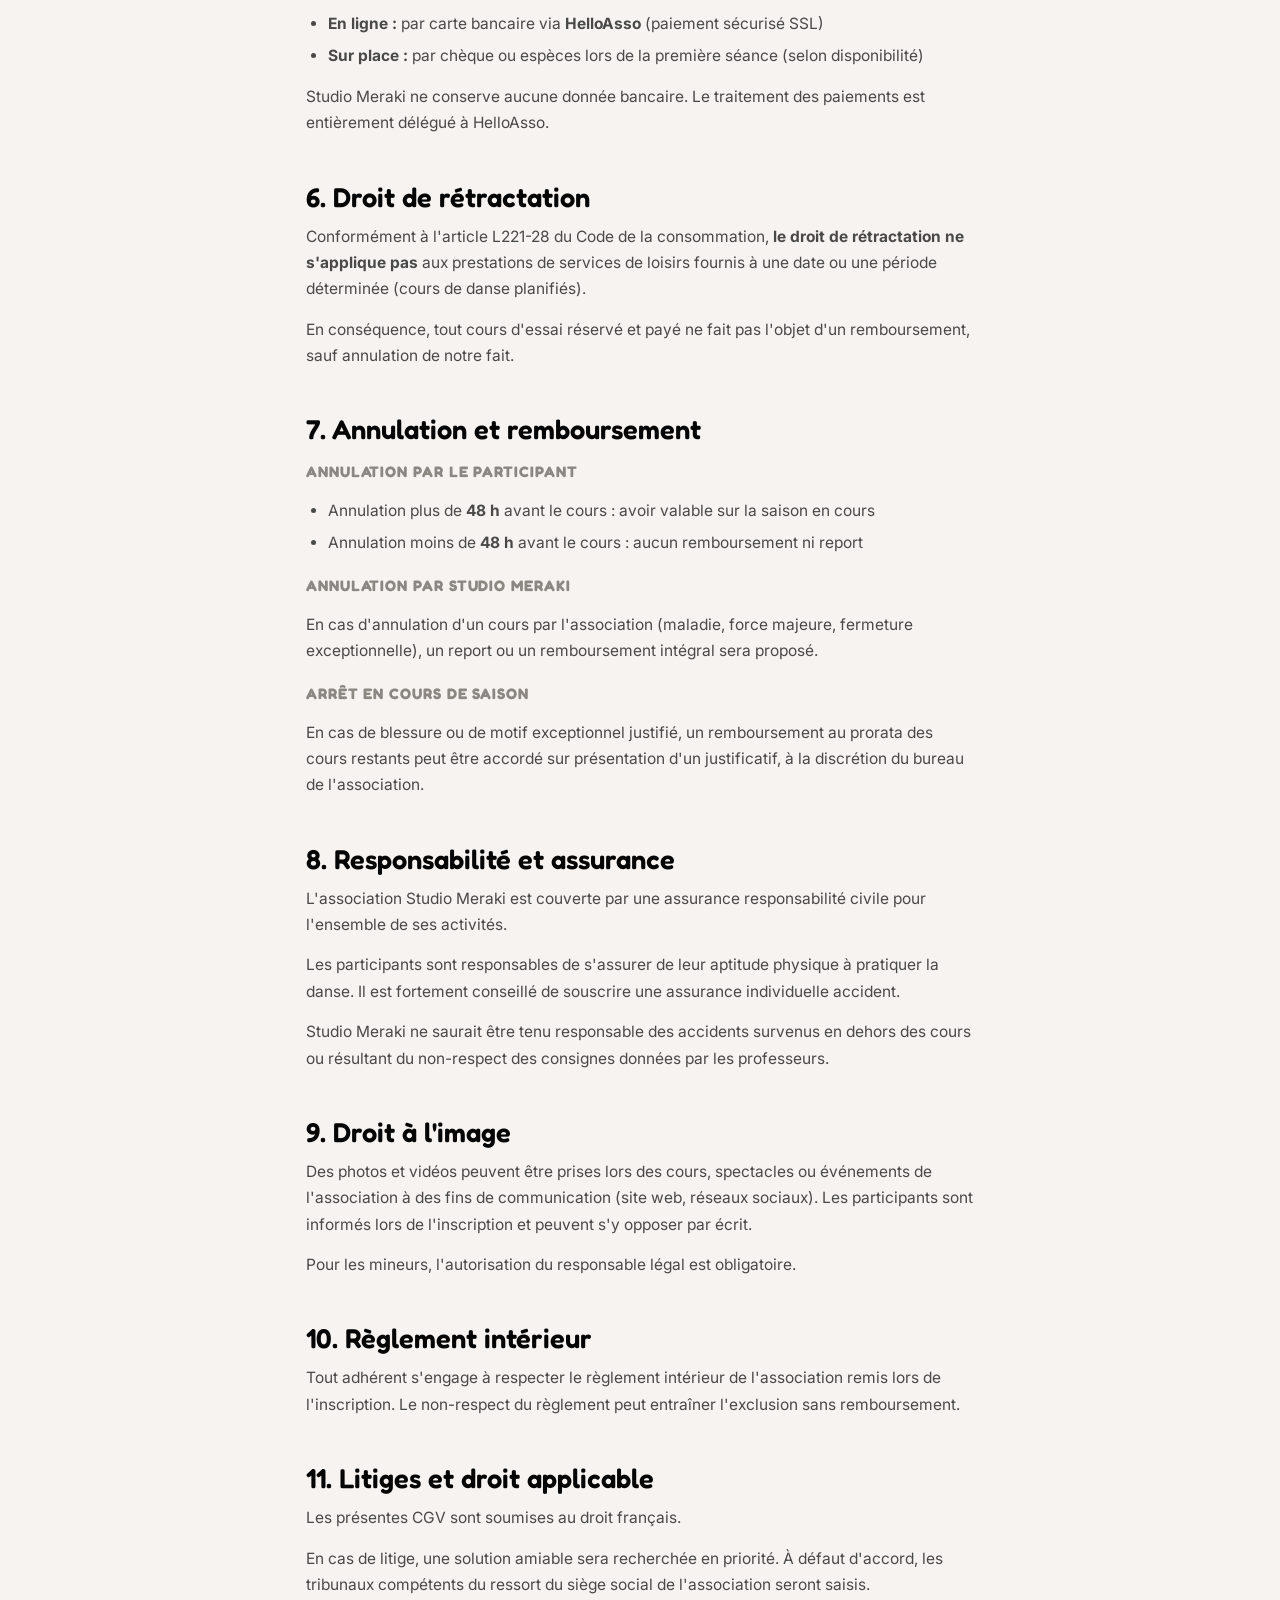
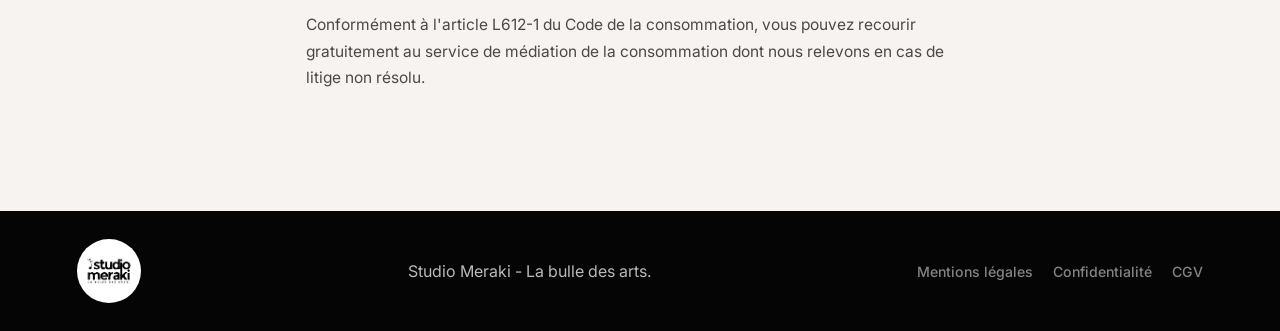
==== commit 1bdd930b: "Full SEO: meta/OG/schema.org, WebP images, sitemap, robots, llms" ====
--- a/cgv.html
+++ b/cgv.html
@@ -3,6 +3,8 @@
   <head>
     <meta charset="utf-8">
     <meta name="viewport" content="width=device-width, initial-scale=1">
+    <meta name="robots" content="noindex, follow">
+    <link rel="canonical" href="https://studio-meraki.fr/cgv.html">
     <title>Conditions Générales de Vente - Studio Meraki</title>
     <meta name="description" content="Conditions générales de vente de Studio Meraki - inscriptions, cours d'essai et paiements.">
     <link rel="preconnect" href="https://fonts.googleapis.com">
--- a/styles.css
+++ b/styles.css
@@ -18,7 +18,7 @@
 }
 
 html {
-  scroll-behavior: smooth;
+  scroll-behavior: auto;
 }
 
 body {
@@ -73,8 +73,10 @@
 }
 
 .brand img {
-  width: 92px;
-  max-width: none;
+  width: 100%;
+  height: 100%;
+  object-fit: cover;
+  object-position: center;
 }
 
 .nav {
@@ -136,12 +138,14 @@
 }
 
 .hero-overlay {
+  pointer-events: none;
   background:
     radial-gradient(circle at 72% 22%, rgba(255, 255, 255, 0.22), transparent 21%),
     linear-gradient(90deg, rgba(0, 0, 0, 0.72), rgba(0, 0, 0, 0.34) 52%, rgba(0, 0, 0, 0.5));
 }
 
 .sparkle-field {
+  pointer-events: none;
   opacity: 0.55;
   background-image:
     radial-gradient(circle, rgba(255, 255, 255, 0.95) 0 1px, transparent 2px),
@@ -314,7 +318,9 @@
   display: grid;
   gap: 16px;
   width: min(900px, 100%);
+  margin-inline: auto;
   margin-bottom: clamp(34px, 6vw, 70px);
+  text-align: center;
 }
 
 .course-grid,
@@ -408,6 +414,36 @@
   display: grid;
   grid-template-columns: repeat(2, minmax(0, 1fr));
   gap: 16px;
+}
+
+.compagnie-note {
+  display: grid;
+  grid-template-columns: 1fr 1fr;
+  margin-top: 40px;
+  overflow: hidden;
+  border: 1px solid rgba(255, 255, 255, 0.14);
+  min-height: 280px;
+}
+
+.compagnie-note::before {
+  content: "";
+  background-image: var(--compagnie-image);
+  background-size: cover;
+  background-position: center;
+}
+
+.compagnie-note-inner {
+  display: grid;
+  align-content: center;
+  gap: 14px;
+  padding: clamp(28px, 4vw, 48px);
+  background: rgba(255, 255, 255, 0.04);
+}
+
+.compagnie-note-inner p {
+  margin: 0;
+  color: rgba(255, 255, 255, 0.78);
+  line-height: 1.7;
 }
 
 .teacher-card {
@@ -473,25 +509,59 @@
   background: #6bc24a;
 }
 
-.teacher-info p {
-  margin-bottom: 10px;
-  color: var(--rose);
-  font-weight: 900;
-  letter-spacing: 0.12em;
+.teacher-roles {
+  display: grid;
+  gap: 4px;
+  margin-bottom: 16px;
+}
+
+.teacher-roles span {
+  display: block;
+  font-size: 0.78rem;
+  font-weight: 800;
+  letter-spacing: 0.04em;
+  line-height: 1.3;
   text-transform: uppercase;
 }
 
-.teacher-info h3 {
+.teacher-roles.laura span {
+  color: #ef7786;
+}
+
+.teacher-roles.presci span {
+  color: #f6c84f;
+}
+
+.teachers-intro {
+  max-width: 680px;
+  margin: 16px auto 0;
+  color: rgba(255, 255, 255, 0.72);
+  font-size: 1rem;
+  line-height: 1.65;
+  text-align: center;
+}
+
+.laura-name {
+  color: #ef7786;
   font-family: "Fredoka", "Arial Rounded MT Bold", Arial, sans-serif;
   font-size: clamp(2rem, 4.5vw, 4rem);
   line-height: 0.9;
 }
 
+.presci-name {
+  color: #f6c84f;
+  font-family: "Fredoka", "Arial Rounded MT Bold", Arial, sans-serif;
+  font-size: clamp(2rem, 4.5vw, 4rem);
+  line-height: 0.9;
+}
+
 .teacher-info small {
   max-width: 520px;
-  color: rgba(255, 255, 255, 0.82);
-  font-size: 1rem;
-  font-weight: 700;
+  margin-top: 12px;
+  color: rgba(255, 255, 255, 0.72);
+  font-size: 0.9rem;
+  font-weight: 400;
+  line-height: 1.6;
 }
 
 .opening {
@@ -651,52 +721,49 @@
   content: "";
 }
 
-.jazz {
-  background: var(--rose);
+.modern {
+  background: #ffb3c6;
 }
 
 .street {
-  background: var(--lilac);
+  background: #ffb347;
 }
 
 .latino {
-  background: var(--gold);
+  background: #ffd966;
+}
+
+.musical {
+  background: #ff8fa3;
 }
 
 .heels {
-  background: var(--pearl);
+  background: #ffcba4;
 }
 
 .kids {
-  background: var(--mint);
-}
-
-.musical {
-  background: var(--sky);
+  background: #9ee6d4;
 }
 
 .glam {
-  background: #e00000;
+  background: #e879a0;
   color: var(--white);
 }
 
+.broadway {
+  background: #ffcb77;
+}
+
 .loisirs {
-  background: #169bd5;
-  color: var(--white);
+  background: #cbb7ff;
 }
 
 .technique {
-  background: #435bb6;
-  color: var(--white);
+  background: #c5bfb9;
 }
 
 .compagnie {
-  background: #9820ad;
-  color: var(--white);
-}
-
-.broadway {
-  background: #bfd12b;
+  background: #f5c4d0;
 }
 
 .price-grid {
@@ -745,13 +812,13 @@
 .pricing-layout {
   display: grid;
   grid-template-columns: repeat(3, minmax(0, 1fr));
+  align-items: stretch;
   gap: 16px;
 }
 
 .pricing-table {
   display: grid;
   align-content: start;
-  min-height: 100%;
   border: 1px solid rgba(0, 0, 0, 0.12);
   background: var(--white);
   color: var(--black);
@@ -762,26 +829,35 @@
   gap: 8px;
   padding: 28px;
   border-bottom: 1px solid rgba(0, 0, 0, 0.12);
+}
+
+.pricing-title--enfants {
+  background: #ffb3c6;
+}
+
+.pricing-title--sans-gala {
+  background: #ffd966;
+}
+
+.pricing-title--avec-gala {
+  background: #cbb7ff;
 }
 
 .pricing-title p {
   margin: 0;
   color: var(--black);
   font-family: "Fredoka", "Arial Rounded MT Bold", Arial, sans-serif;
-  font-size: clamp(2rem, 4vw, 3.2rem);
+  font-size: clamp(1.6rem, 3.2vw, 2.6rem);
   font-weight: 700;
-  line-height: 0.95;
-}
-
-.pricing-title p small {
-  font-size: clamp(1rem, 2vw, 1.4rem);
-  font-weight: 500;
-  opacity: 0.55;
+  line-height: 1;
 }
 
 .pricing-title span {
-  color: rgba(0, 0, 0, 0.5);
-  font-weight: 800;
+  color: rgba(0, 0, 0, 0.6);
+  font-size: 0.88rem;
+  font-weight: 700;
+  text-transform: uppercase;
+  letter-spacing: 0.05em;
 }
 
 .price-row {
@@ -816,7 +892,7 @@
 
 .pricing-notes {
   display: grid;
-  grid-template-columns: repeat(4, minmax(0, 1fr));
+  grid-template-columns: repeat(3, minmax(0, 1fr));
   gap: 12px;
   margin-top: 18px;
 }
@@ -1222,6 +1298,7 @@
   margin-bottom: 28px;
   color: var(--black);
   font-size: clamp(3.4rem, 8vw, 7.6rem);
+  line-height: 1.05;
 }
 
 .reservation-intro p {
@@ -1231,29 +1308,72 @@
 
 .reservation-facts {
   display: grid;
-  grid-template-columns: repeat(3, minmax(0, 1fr));
   gap: 10px;
   margin-top: 28px;
 }
 
 .reservation-facts div {
   display: grid;
-  gap: 6px;
-  padding: 16px;
+  grid-template-columns: auto 1fr;
+  align-items: start;
+  gap: 12px;
+  padding: 18px;
   border: 1px solid rgba(0, 0, 0, 0.12);
   background: rgba(255, 255, 255, 0.62);
 }
 
 .reservation-facts strong {
   font-family: "Fredoka", "Arial Rounded MT Bold", Arial, sans-serif;
-  font-size: 1.65rem;
-  line-height: 0.95;
+  font-size: 1.5rem;
+  line-height: 1;
+  white-space: nowrap;
 }
 
 .reservation-facts span {
-  color: #6b6560;
-  font-size: 0.86rem;
-  font-weight: 800;
+  color: #4b4540;
+  font-size: 0.9rem;
+  font-weight: 600;
+  line-height: 1.5;
+}
+
+.form-hint {
+  margin: 0;
+  color: rgba(0, 0, 0, 0.5);
+  font-size: 0.88rem;
+  font-style: italic;
+}
+
+.discipline-checkboxes {
+  display: flex;
+  flex-wrap: wrap;
+  gap: 8px;
+}
+
+.checkbox-option {
+  display: flex;
+  align-items: center;
+  gap: 8px;
+  padding: 8px 14px;
+  border: 1.5px solid rgba(0, 0, 0, 0.15);
+  border-radius: 999px;
+  background: var(--white);
+  cursor: pointer;
+  font-size: 0.9rem;
+  font-weight: 600;
+  transition: border-color 160ms ease, background 160ms ease;
+  user-select: none;
+}
+
+.checkbox-option input[type="checkbox"] {
+  width: 16px;
+  height: 16px;
+  accent-color: var(--black);
+  flex-shrink: 0;
+}
+
+.checkbox-option:has(input:checked) {
+  border-color: var(--black);
+  background: #f0ecea;
 }
 
 .reservation-form {
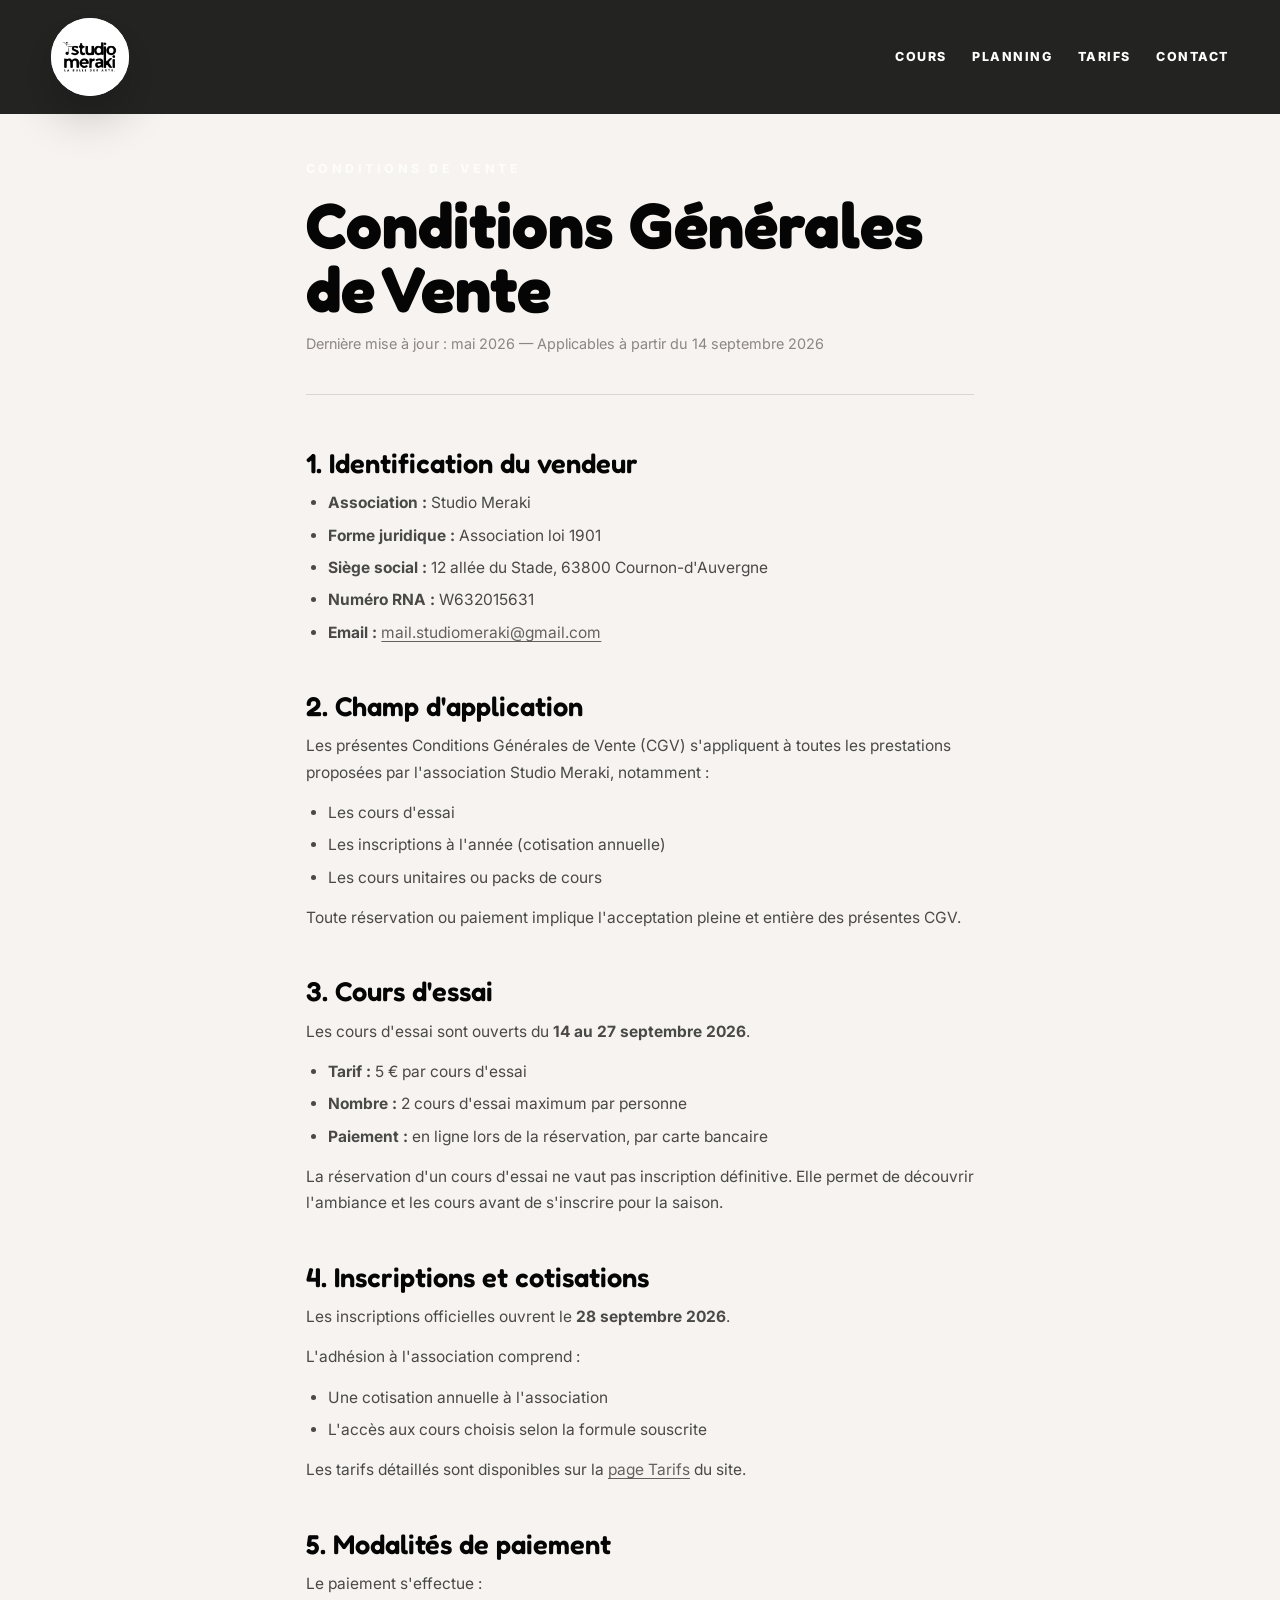
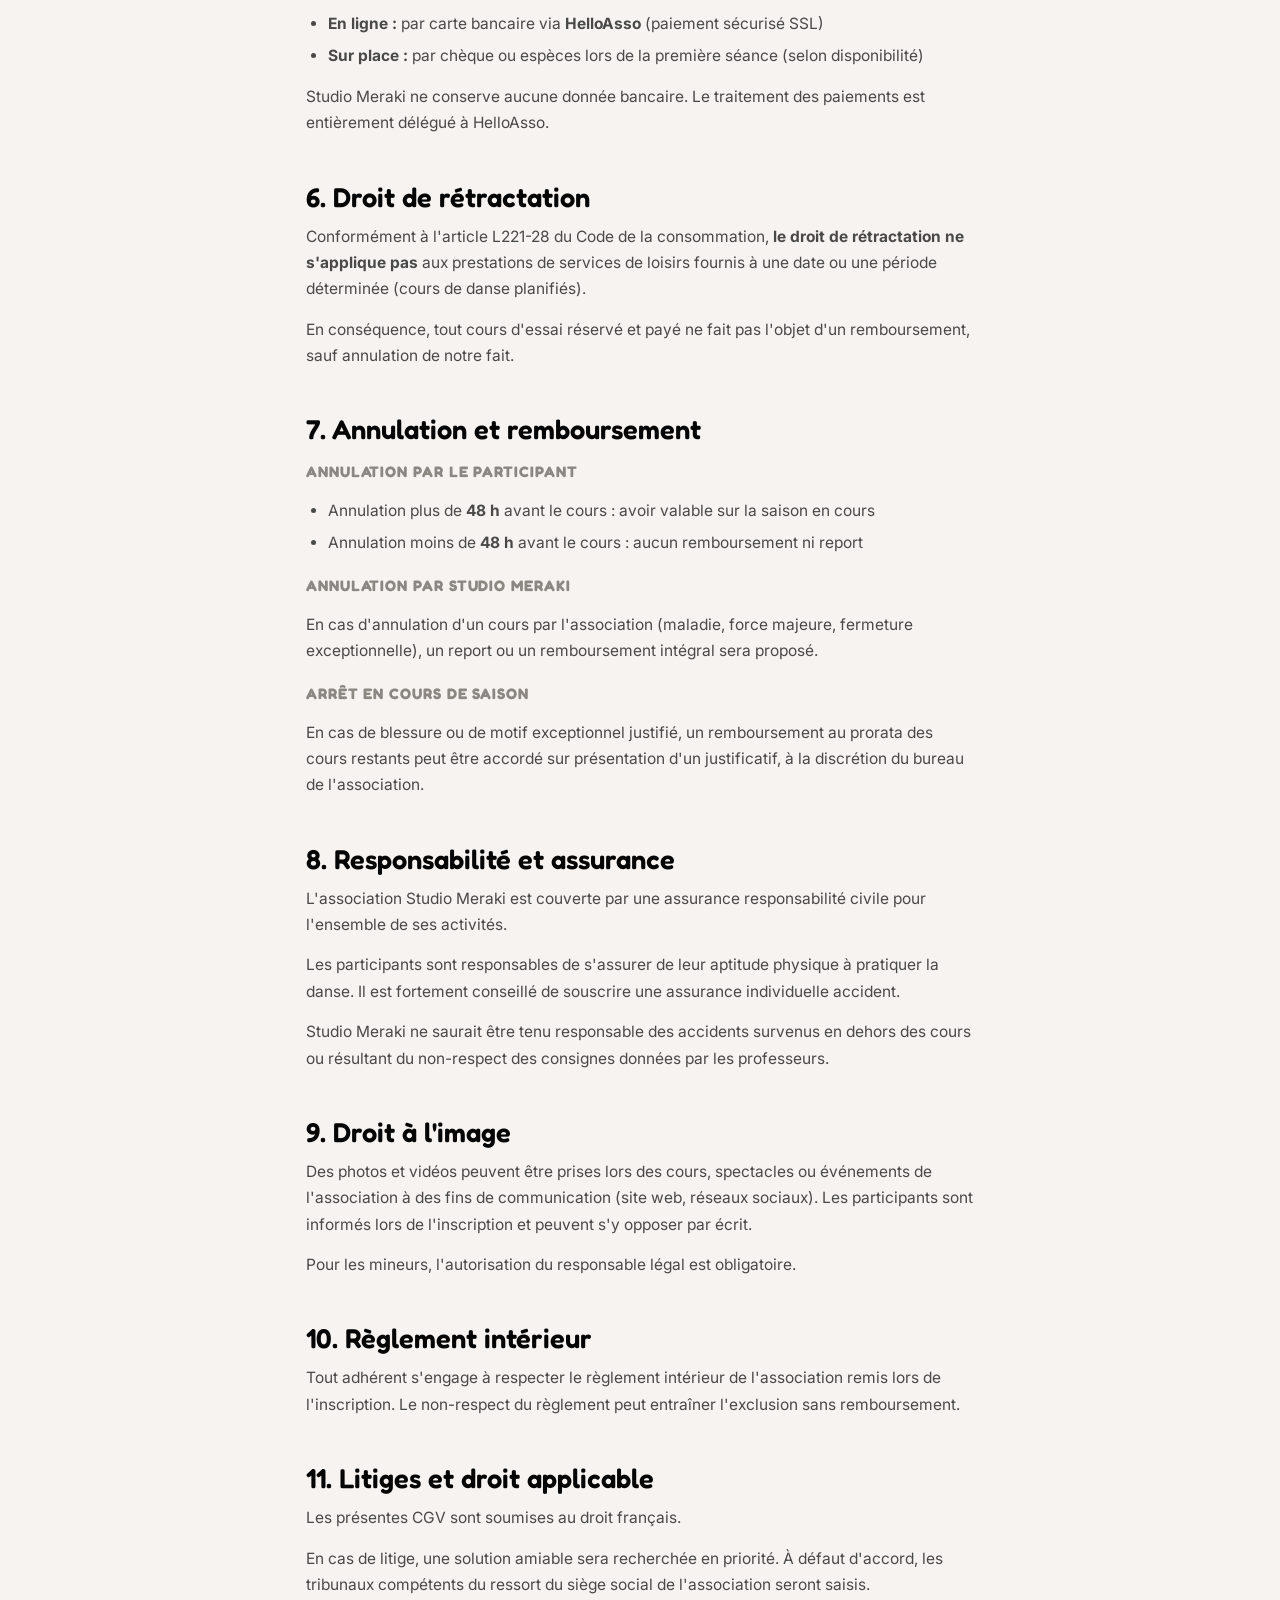
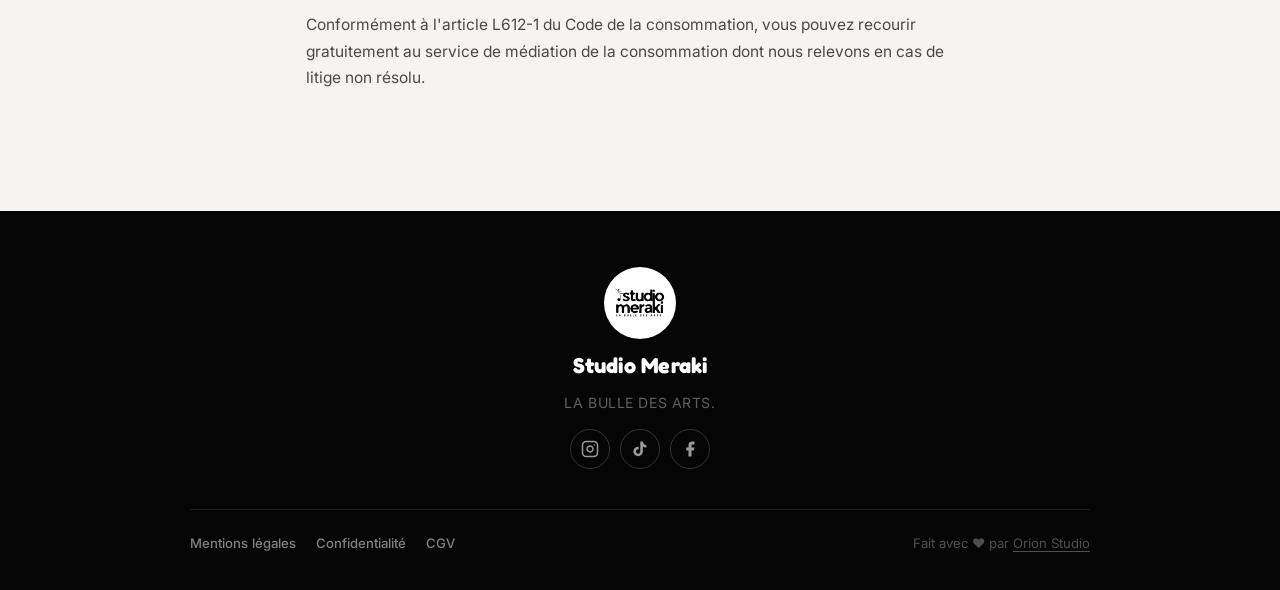
==== commit 7bcd7e32: "Redesign footer, align headers, add Orion Studio credit - Header: reservation page nav now matches h" ====
--- a/cgv.html
+++ b/cgv.html
@@ -4,9 +4,13 @@
     <meta charset="utf-8">
     <meta name="viewport" content="width=device-width, initial-scale=1">
     <meta name="robots" content="noindex, follow">
-    <link rel="canonical" href="https://studio-meraki.fr/cgv.html">
+    <link rel="canonical" href="https://lestudiomeraki.fr/cgv.html">
     <title>Conditions Générales de Vente - Studio Meraki</title>
     <meta name="description" content="Conditions générales de vente de Studio Meraki - inscriptions, cours d'essai et paiements.">
+    <!-- Favicon -->
+    <link rel="icon" type="image/png" sizes="32x32" href="assets/favicon-32x32.png">
+    <link rel="icon" type="image/png" sizes="16x16" href="assets/favicon-16x16.png">
+    <link rel="apple-touch-icon" sizes="180x180" href="assets/apple-touch-icon.png">
     <link rel="preconnect" href="https://fonts.googleapis.com">
     <link rel="preconnect" href="https://fonts.gstatic.com" crossorigin>
     <link href="https://fonts.googleapis.com/css2?family=Fredoka:wght@500;600;700&family=Inter:wght@400;500;600;700;800&display=swap" rel="stylesheet">
@@ -142,13 +146,33 @@
     </main>
 
     <footer class="footer">
-      <img src="Image Instagram 1080x1080.jpg" alt="Studio Meraki">
-      <p>Studio Meraki - La bulle des arts.</p>
-      <nav class="footer-legal">
-        <a href="mentions-legales.html">Mentions légales</a>
-        <a href="politique-de-confidentialite.html">Confidentialité</a>
-        <a href="cgv.html">CGV</a>
-      </nav>
+      <div class="footer-brand">
+        <picture>
+          <source srcset="assets/logo.webp" type="image/webp">
+          <img src="Image Instagram 1080x1080.jpg" alt="Logo Studio Meraki" width="72" height="72" loading="lazy">
+        </picture>
+        <p class="footer-name">Studio Meraki</p>
+        <p class="footer-tagline">La bulle des arts.</p>
+        <div class="footer-socials">
+          <a href="https://www.instagram.com/studiomerakioff/" target="_blank" rel="noopener noreferrer" aria-label="Instagram">
+            <svg xmlns="http://www.w3.org/2000/svg" width="18" height="18" viewBox="0 0 24 24" fill="none" stroke="currentColor" stroke-width="2" stroke-linecap="round" stroke-linejoin="round" aria-hidden="true"><rect x="2" y="2" width="20" height="20" rx="5" ry="5"/><path d="M16 11.37A4 4 0 1 1 12.63 8 4 4 0 0 1 16 11.37z"/><line x1="17.5" y1="6.5" x2="17.51" y2="6.5"/></svg>
+          </a>
+          <a href="https://www.tiktok.com/@studiomerakiofficiel" target="_blank" rel="noopener noreferrer" aria-label="TikTok">
+            <svg xmlns="http://www.w3.org/2000/svg" width="18" height="18" viewBox="0 0 24 24" fill="currentColor" aria-hidden="true"><path d="M19.59 6.69a4.83 4.83 0 0 1-3.77-4.25V2h-3.45v13.67a2.89 2.89 0 0 1-2.88 2.5 2.89 2.89 0 0 1-2.89-2.89 2.89 2.89 0 0 1 2.89-2.89c.28 0 .54.04.79.1V9.01a6.32 6.32 0 0 0-.79-.05 6.34 6.34 0 0 0-6.34 6.34 6.34 6.34 0 0 0 6.34 6.34 6.34 6.34 0 0 0 6.33-6.34V8.69a8.18 8.18 0 0 0 4.78 1.52V6.74a4.85 4.85 0 0 1-1.01-.05z"/></svg>
+          </a>
+          <a href="https://www.facebook.com/profile.php?id=61560712202253" target="_blank" rel="noopener noreferrer" aria-label="Facebook">
+            <svg xmlns="http://www.w3.org/2000/svg" width="18" height="18" viewBox="0 0 24 24" fill="currentColor" aria-hidden="true"><path d="M18 2h-3a5 5 0 0 0-5 5v3H7v4h3v8h4v-8h3l1-4h-4V7a1 1 0 0 1 1-1h3z"/></svg>
+          </a>
+        </div>
+      </div>
+      <div class="footer-bottom">
+        <nav class="footer-legal">
+          <a href="mentions-legales.html">Mentions légales</a>
+          <a href="politique-de-confidentialite.html">Confidentialité</a>
+          <a href="cgv.html">CGV</a>
+        </nav>
+        <p class="footer-credit">Fait avec ❤️ par <a href="https://orion-studio.io/" target="_blank" rel="noopener noreferrer">Orion Studio</a></p>
+      </div>
     </footer>
 
     <script src="script.js"></script>
--- a/styles.css
+++ b/styles.css
@@ -1053,36 +1053,110 @@
 
 .social-links a {
   display: inline-flex;
-  padding: 12px 16px;
+  align-items: center;
+  gap: 8px;
+  padding: 12px 20px;
   border: 1px solid var(--black);
   border-radius: 999px;
   font-weight: 900;
+  text-decoration: none;
+  color: var(--black);
+  transition: background 0.18s, color 0.18s;
+}
+
+.social-links a:hover {
+  background: var(--black);
+  color: #fff;
+}
+
+.social-links a svg {
+  flex-shrink: 0;
 }
 
 .footer {
   display: flex;
+  flex-direction: column;
   align-items: center;
-  justify-content: space-between;
-  gap: 20px;
-  padding: 28px clamp(20px, 6vw, 84px);
+  text-align: center;
+  padding: 56px clamp(20px, 6vw, 84px) 36px;
   background: var(--black);
-  color: rgba(255, 255, 255, 0.72);
+  color: rgba(255, 255, 255, 0.65);
+  gap: 0;
+}
+
+.footer-brand {
+  display: flex;
+  flex-direction: column;
+  align-items: center;
+  gap: 10px;
+  padding-bottom: 40px;
+}
+
+.footer-brand picture,
+.footer-brand img {
+  display: block;
 }
 
 .footer img {
-  width: 64px;
-  height: 64px;
+  width: 72px;
+  height: 72px;
   object-fit: cover;
   border-radius: 50%;
   background: var(--white);
 }
 
-.footer p {
-  margin-bottom: 0;
-}
-
-.footer a {
-  font-weight: 900;
+.footer-name {
+  font-family: 'Fredoka', sans-serif;
+  font-weight: 700;
+  font-size: 1.35rem;
+  color: #fff;
+  margin: 0;
+  letter-spacing: 0.01em;
+}
+
+.footer-tagline {
+  font-size: 0.88rem;
+  opacity: 0.55;
+  margin: 0;
+  letter-spacing: 0.04em;
+  text-transform: uppercase;
+}
+
+.footer-socials {
+  display: flex;
+  gap: 10px;
+  margin-top: 6px;
+}
+
+.footer-socials a {
+  display: flex;
+  align-items: center;
+  justify-content: center;
+  width: 40px;
+  height: 40px;
+  border: 1px solid rgba(255, 255, 255, 0.18);
+  border-radius: 50%;
+  color: rgba(255, 255, 255, 0.6);
+  text-decoration: none;
+  transition: border-color 0.18s, color 0.18s, background 0.18s;
+}
+
+.footer-socials a:hover {
+  border-color: rgba(255, 255, 255, 0.7);
+  color: #fff;
+  background: rgba(255, 255, 255, 0.07);
+}
+
+.footer-bottom {
+  width: 100%;
+  max-width: 900px;
+  border-top: 1px solid rgba(255, 255, 255, 0.1);
+  padding-top: 24px;
+  display: flex;
+  justify-content: space-between;
+  align-items: center;
+  gap: 16px;
+  flex-wrap: wrap;
 }
 
 .footer-legal {
@@ -1090,16 +1164,34 @@
   flex-wrap: wrap;
   align-items: center;
   gap: 6px 20px;
-  font-size: 0.88rem;
+  font-size: 0.82rem;
 }
 
 .footer-legal a {
   font-weight: 500;
-  opacity: 0.7;
-  transition: opacity 180ms ease;
+  color: rgba(255, 255, 255, 0.5);
+  text-decoration: none;
+  transition: color 180ms ease;
 }
 
 .footer-legal a:hover {
+  color: #fff;
+}
+
+.footer-credit {
+  font-size: 0.82rem;
+  opacity: 0.45;
+  margin: 0;
+}
+
+.footer-credit a {
+  color: inherit;
+  text-decoration: underline;
+  text-underline-offset: 3px;
+  transition: opacity 0.18s;
+}
+
+.footer-credit a:hover {
   opacity: 1;
 }
 
@@ -1634,8 +1726,9 @@
     min-height: 340px;
   }
 
-  .footer {
+  .footer-bottom {
     flex-direction: column;
+    align-items: center;
     text-align: center;
   }
 
